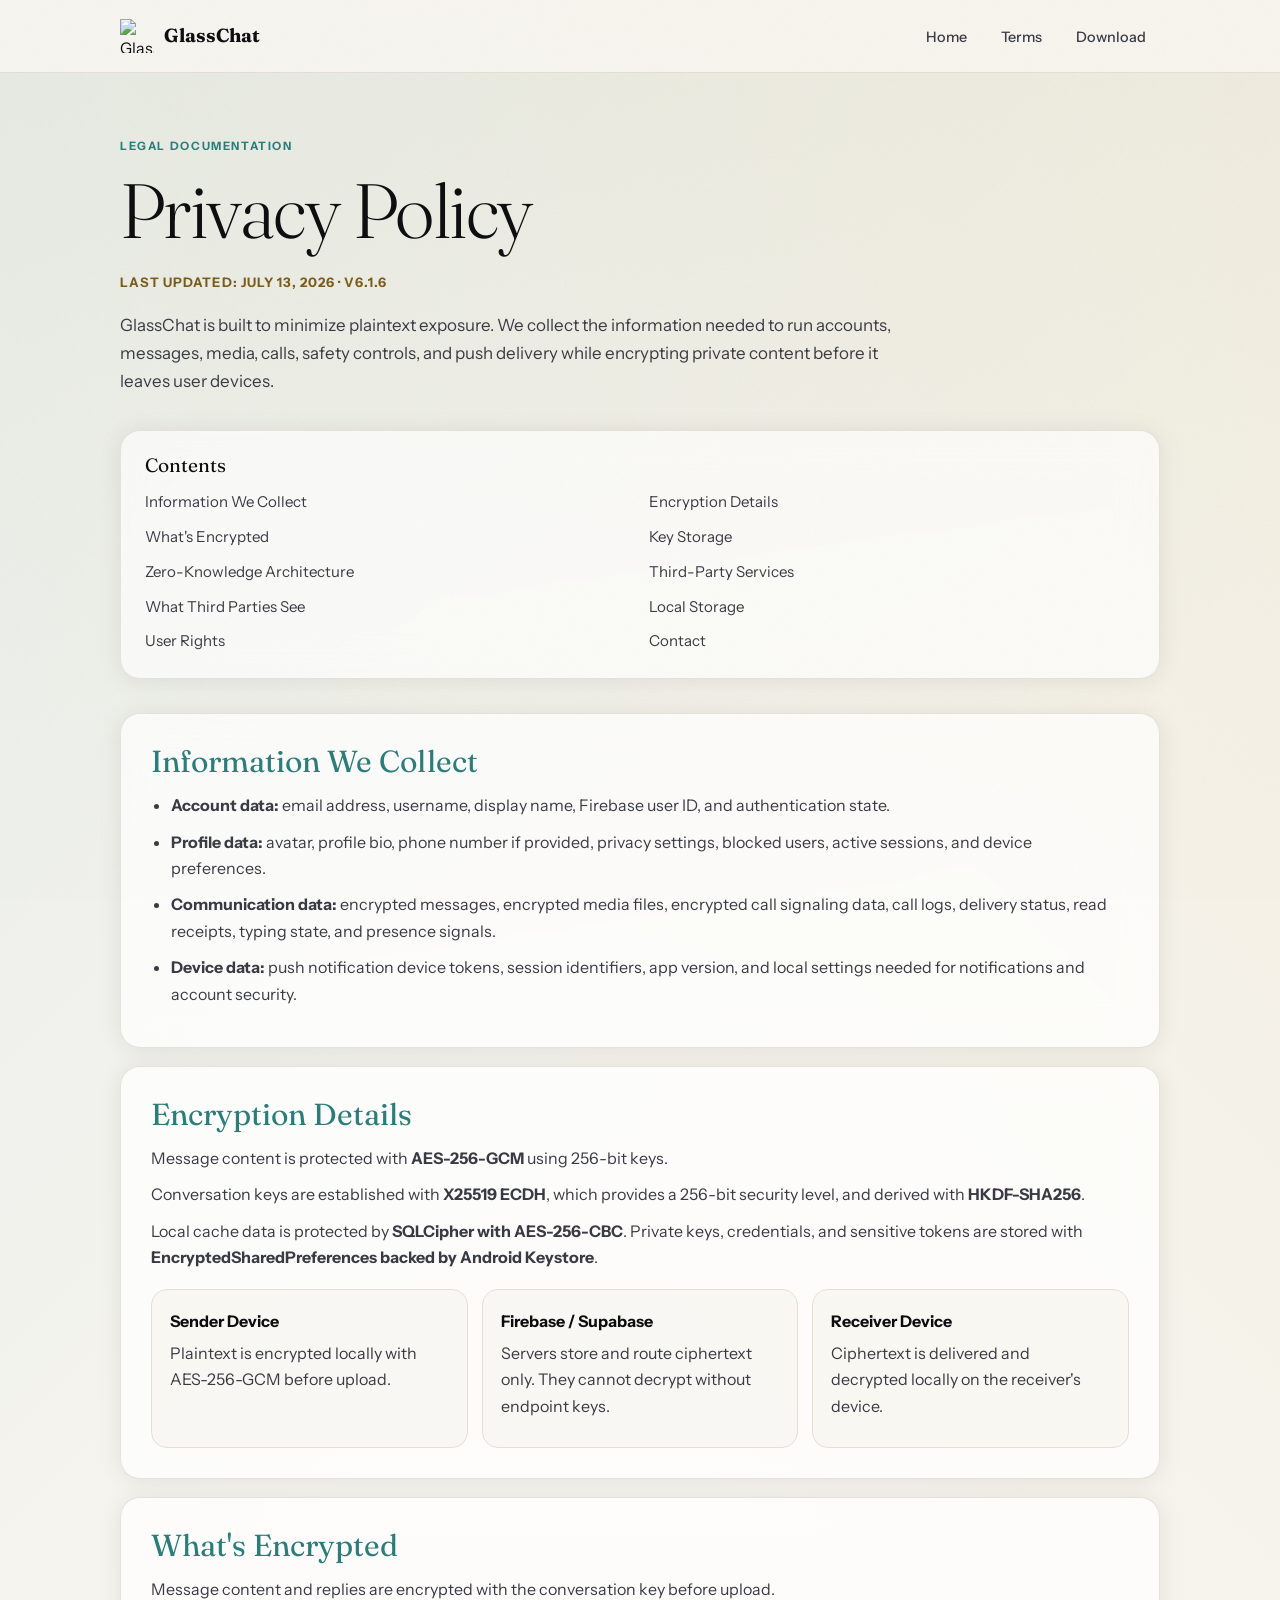
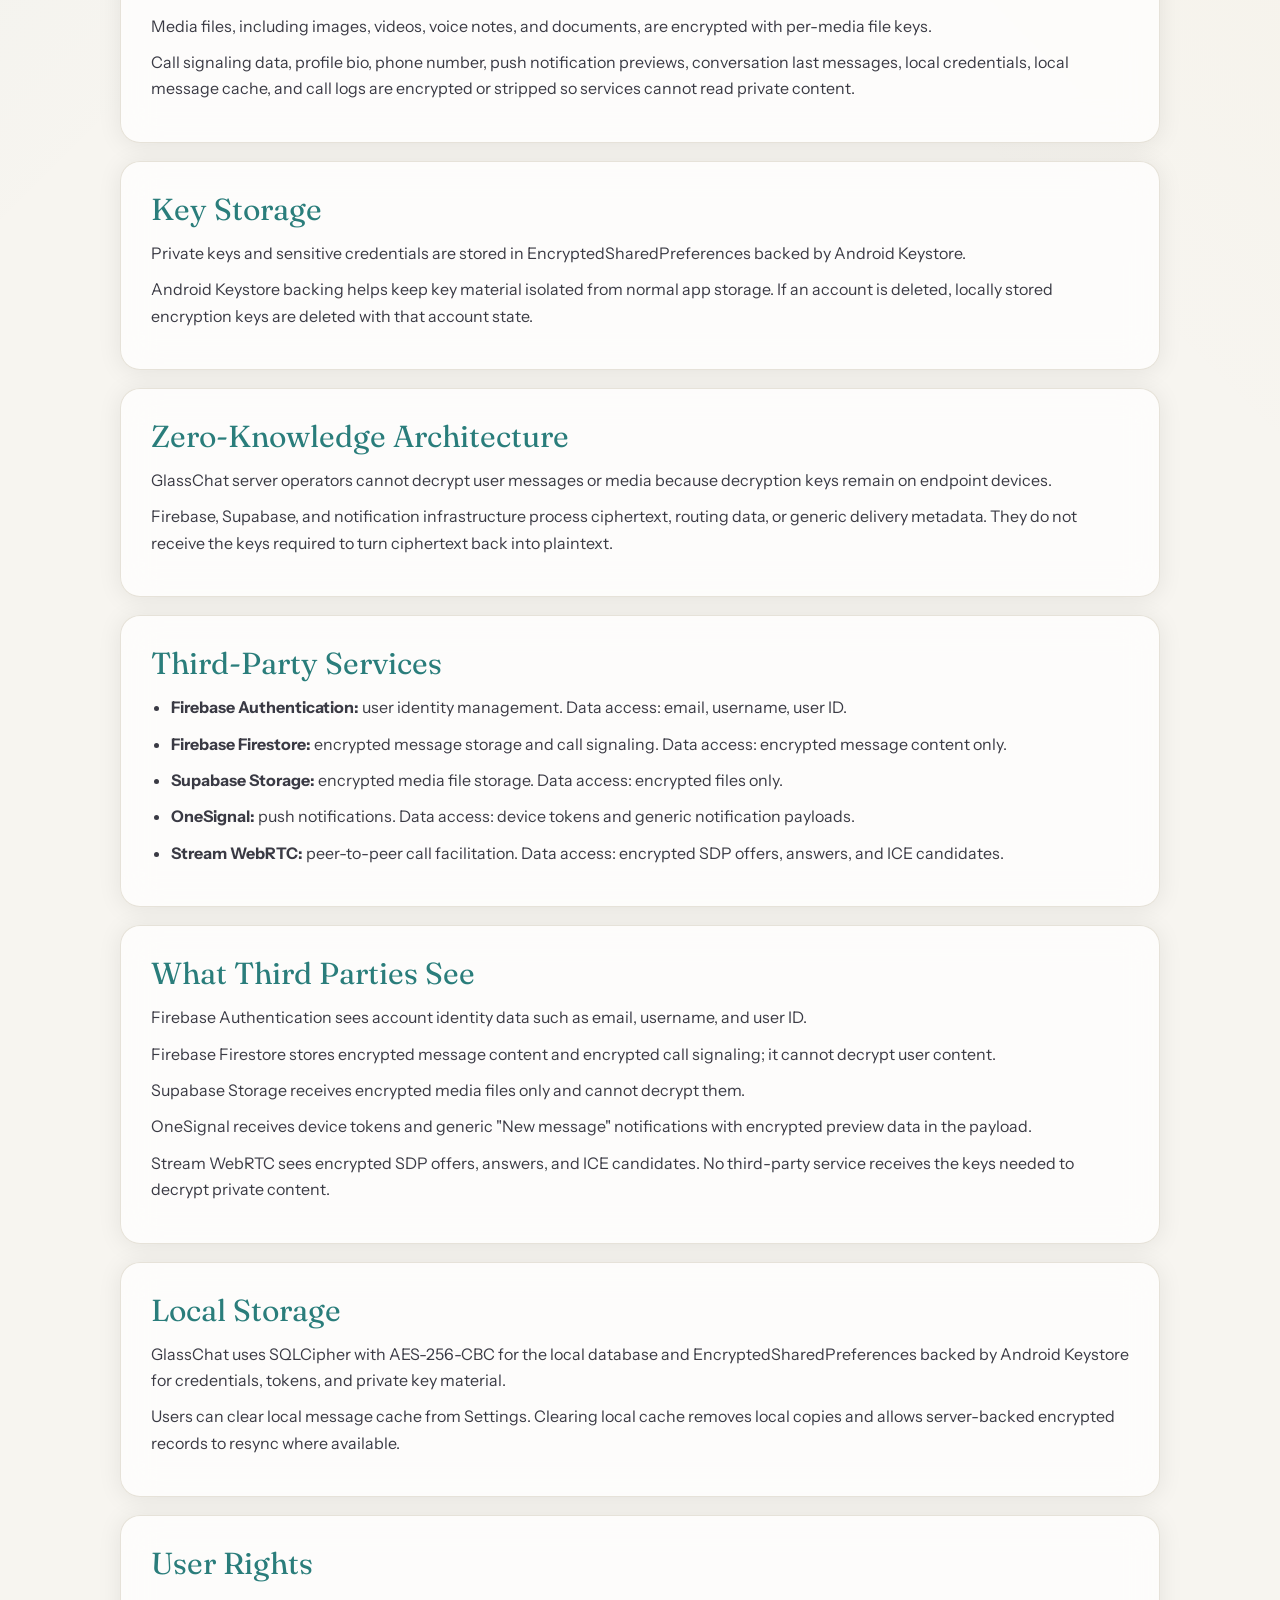
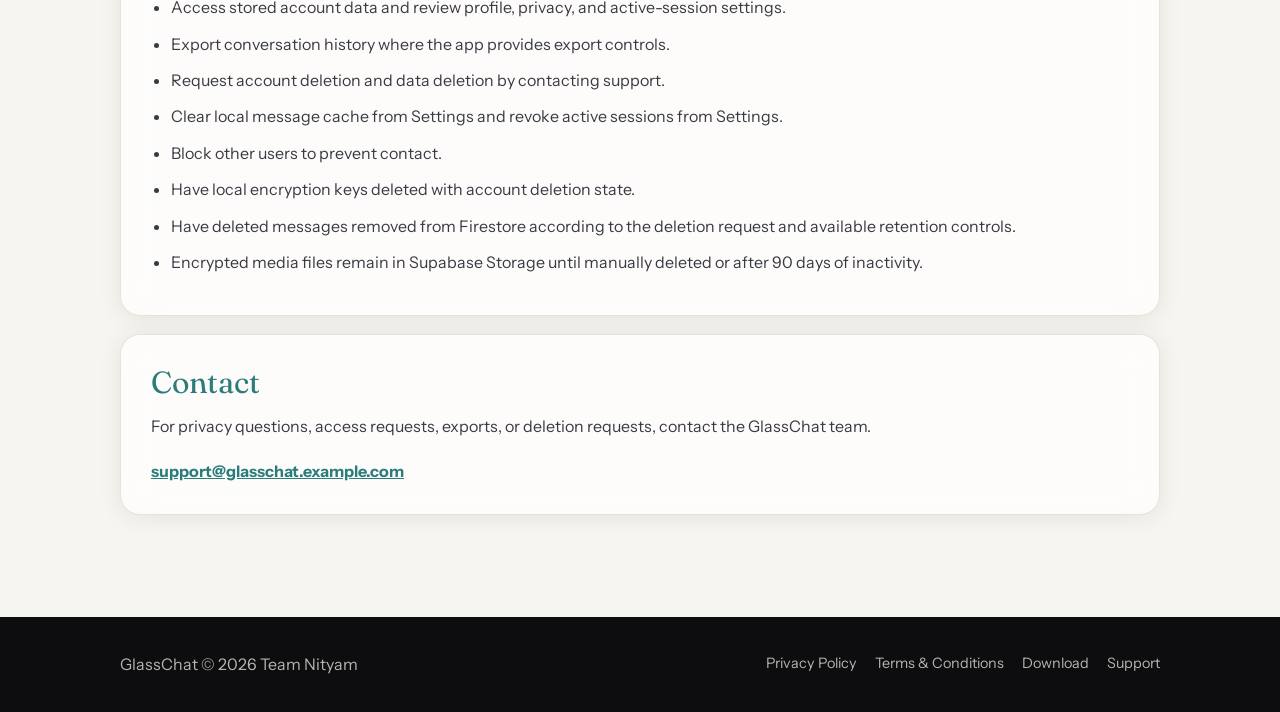
==== privacy.html @ 62f99b97 "Release v6.1.6 (Build 109) & Sync README" ====
<!DOCTYPE html>
<html lang="en">

<head>
    <script>
        // Force trailing slash and correct repository casing on GitHub Pages
        (function() {
            if (window.location.hostname.endsWith('github.io')) {
                const expectedPathPrefix = '/GlassChat-release/';
                const currentPath = window.location.pathname;
                if (currentPath.toLowerCase() === '/glasschat-release' || currentPath.toLowerCase() === '/glasschat-release/') {
                    if (currentPath !== expectedPathPrefix) {
                        window.location.replace(window.location.origin + expectedPathPrefix + window.location.search + window.location.hash);
                    }
                } else if (currentPath.toLowerCase().startsWith('/glasschat-release/')) {
                    const currentPrefix = currentPath.substring(0, expectedPathPrefix.length);
                    if (currentPrefix !== expectedPathPrefix) {
                        const newPath = expectedPathPrefix + currentPath.substring(expectedPathPrefix.length);
                        window.location.replace(window.location.origin + newPath + window.location.search + window.location.hash);
                    }
                }
            }
        })();
    </script>
    <meta charset="UTF-8">
    <meta name="viewport" content="width=device-width, initial-scale=1.0">
    <title>Privacy Policy &mdash; GlassChat</title>
    <meta name="description" content="GlassChat privacy policy covering encryption, data collection, third-party services, local storage, and user rights.">
    <link rel="preconnect" href="https://fonts.googleapis.com">
    <link rel="preconnect" href="https://fonts.gstatic.com" crossorigin>
    <link href="https://fonts.googleapis.com/css2?family=Fraunces:ital,opsz,wght@0,9..144,300;0,9..144,400;0,9..144,700;1,9..144,300;1,9..144,400&family=Instrument+Sans:wght@400;500;600&display=swap" rel="stylesheet">
    <style>
        *, *::before, *::after { box-sizing: border-box; margin: 0; padding: 0; }
        html { scroll-behavior: smooth; }
        :root {
            --ink: #0d0d0f;
            --ink2: #3a3a44;
            --ink3: #747482;
            --paper: #f7f5f0;
            --paper2: #eeeae2;
            --paper3: #e4dfd5;
            --gold: #c9a84c;
            --gold2: #e8c96b;
            --teal: #2a7d7b;
            --teal2: #3a9e9c;
            --rose: #c45c5c;
            --radius: 20px;
            --shadow: 0 2px 24px rgba(13, 13, 15, 0.08);
        }
        body {
            min-height: 100vh;
            background:
                linear-gradient(135deg, rgba(42, 125, 123, 0.08), transparent 36%),
                linear-gradient(225deg, rgba(201, 168, 76, 0.1), transparent 40%),
                var(--paper);
            color: var(--ink);
            font-family: 'Instrument Sans', sans-serif;
            font-size: 16px;
            line-height: 1.65;
        }
        body::after {
            content: '';
            position: fixed;
            inset: 0;
            pointer-events: none;
            z-index: 999;
            opacity: 0.025;
            background-image: url("data:image/svg+xml,%3Csvg viewBox='0 0 512 512' xmlns='http://www.w3.org/2000/svg'%3E%3Cfilter id='n'%3E%3CfeTurbulence type='fractalNoise' baseFrequency='0.75' numOctaves='4'/%3E%3CfeColorMatrix type='saturate' values='0'/%3E%3C/filter%3E%3Crect width='512' height='512' fill='black' filter='url(%23n)'/%3E%3C/svg%3E");
        }
        a { color: var(--teal); }
        a:focus-visible {
            outline: 2px solid var(--teal);
            outline-offset: 4px;
            border-radius: 6px;
        }
        .skip-link {
            position: absolute;
            top: -48px;
            left: 16px;
            z-index: 1000;
            background: var(--ink);
            color: var(--paper);
            padding: 10px 14px;
            text-decoration: none;
            border-radius: 8px;
        }
        .skip-link:focus { top: 16px; }
        .wrap {
            width: min(100% - 32px, 1040px);
            margin: 0 auto;
        }
        .site-nav {
            position: sticky;
            top: 0;
            z-index: 100;
            background: rgba(247, 245, 240, 0.88);
            border-bottom: 1px solid var(--paper3);
            backdrop-filter: blur(18px);
            -webkit-backdrop-filter: blur(18px);
        }
        .nav-inner {
            min-height: 72px;
            display: flex;
            align-items: center;
            justify-content: space-between;
            gap: 20px;
        }
        .logo {
            display: inline-flex;
            align-items: center;
            gap: 10px;
            color: var(--ink);
            text-decoration: none;
        }
        .logo img { width: 34px; height: 34px; object-fit: contain; }
        .logo span {
            font-family: 'Fraunces', serif;
            font-weight: 700;
            font-size: 1.18rem;
        }
        .nav-links {
            display: flex;
            align-items: center;
            gap: 6px;
            list-style: none;
        }
        .nav-links a {
            color: var(--ink2);
            text-decoration: none;
            font-size: 0.9rem;
            font-weight: 500;
            padding: 8px 14px;
            border-radius: 9px;
        }
        .nav-links a:hover { background: var(--paper2); color: var(--ink); }
        main {
            padding: 64px 0 84px;
        }
        .legal-header {
            max-width: 780px;
            margin-bottom: 34px;
        }
        .eyebrow {
            color: var(--teal);
            font-size: 0.72rem;
            font-weight: 700;
            letter-spacing: 0.14em;
            text-transform: uppercase;
            margin-bottom: 12px;
        }
        h1, h2, h3 {
            font-family: 'Fraunces', serif;
            font-weight: 400;
            line-height: 1.12;
            color: var(--ink);
        }
        h1 {
            font-size: clamp(2.6rem, 7vw, 4.8rem);
            font-weight: 300;
            letter-spacing: -0.02em;
        }
        .last-updated {
            margin-top: 18px;
            color: #7a5b18;
            font-weight: 700;
            text-transform: uppercase;
            letter-spacing: 0.08em;
            font-size: 0.82rem;
        }
        .intro {
            max-width: 780px;
            margin-top: 18px;
            color: var(--ink2);
            font-size: 1.06rem;
        }
        .toc {
            background: rgba(255, 255, 255, 0.66);
            border: 1px solid rgba(228, 223, 213, 0.88);
            border-radius: var(--radius);
            box-shadow: var(--shadow);
            backdrop-filter: blur(18px);
            -webkit-backdrop-filter: blur(18px);
            padding: 24px;
            margin: 34px 0;
        }
        .toc h2 {
            font-size: 1.2rem;
            margin-bottom: 12px;
        }
        .toc ul {
            list-style: none;
            display: grid;
            grid-template-columns: repeat(2, minmax(0, 1fr));
            gap: 8px 18px;
        }
        .toc a {
            color: var(--ink2);
            text-decoration: none;
            font-size: 0.94rem;
        }
        .toc a:hover { color: var(--teal); }
        .legal-section {
            background: rgba(255, 255, 255, 0.72);
            border: 1px solid rgba(228, 223, 213, 0.9);
            border-radius: var(--radius);
            box-shadow: var(--shadow);
            backdrop-filter: blur(18px);
            -webkit-backdrop-filter: blur(18px);
            padding: 30px;
            margin: 18px 0;
        }
        .legal-section h2 {
            color: var(--teal);
            font-size: clamp(1.35rem, 3vw, 1.9rem);
            margin-bottom: 14px;
        }
        .legal-section h3 {
            color: var(--ink);
            font-size: 1.08rem;
            margin: 18px 0 8px;
        }
        .legal-section p,
        .legal-section li {
            color: var(--ink2);
            margin-bottom: 10px;
        }
        .legal-section ul {
            padding-left: 20px;
        }
        .flow {
            display: grid;
            grid-template-columns: repeat(3, minmax(0, 1fr));
            gap: 14px;
            margin-top: 18px;
        }
        .flow-step {
            border: 1px solid var(--paper3);
            border-radius: 16px;
            background: rgba(247, 245, 240, 0.8);
            padding: 18px;
        }
        .flow-step strong {
            display: block;
            color: var(--ink);
            margin-bottom: 6px;
        }
        .contact-link {
            display: inline-flex;
            margin-top: 8px;
            font-weight: 700;
        }
        .site-footer {
            background: var(--ink);
            color: rgba(247, 245, 240, 0.72);
            padding: 34px 0;
        }
        .footer-inner {
            display: flex;
            align-items: center;
            justify-content: space-between;
            gap: 18px;
            flex-wrap: wrap;
        }
        .footer-links {
            display: flex;
            gap: 18px;
            flex-wrap: wrap;
        }
        .footer-links a {
            color: rgba(247, 245, 240, 0.72);
            text-decoration: none;
            font-size: 0.9rem;
        }
        .footer-links a:hover { color: var(--paper); }
        @media (max-width: 760px) {
            .nav-inner { align-items: flex-start; flex-direction: column; padding: 16px 0; }
            .nav-links { flex-wrap: wrap; }
            main { padding-top: 42px; }
            .toc ul { grid-template-columns: 1fr; }
            .legal-section { padding: 22px; }
            .flow { grid-template-columns: 1fr; }
            .footer-inner { align-items: flex-start; flex-direction: column; }
        }
    </style>
</head>

<body>
    <a class="skip-link" href="#main-content">Skip to main content</a>

    <nav class="site-nav" aria-label="Legal page navigation">
        <div class="nav-inner wrap">
            <a class="logo" href="index.html" aria-label="Back to GlassChat home">
                <img src="https://raw.githubusercontent.com/nityamkaushik/GlassChat-release/main/source/logo.png" alt="GlassChat logo">
                <span>GlassChat</span>
            </a>
            <ul class="nav-links">
                <li><a href="index.html">Home</a></li>
                <li><a href="terms.html">Terms</a></li>
                <li><a href="index.html#cta">Download</a></li>
            </ul>
        </div>
    </nav>

    <main id="main-content" class="wrap">
        <article>
            <header class="legal-header">
                <div class="eyebrow">Legal Documentation</div>
                <h1>Privacy Policy</h1>
                <p class="last-updated">Last Updated: July 13, 2026 · v6.1.6</p>
                <p class="intro">GlassChat is built to minimize plaintext exposure. We collect the information needed to run accounts, messages, media, calls, safety controls, and push delivery while encrypting private content before it leaves user devices.</p>
            </header>

            <nav class="toc" aria-label="Privacy policy table of contents">
                <h2>Contents</h2>
                <ul>
                    <li><a href="#collection">Information We Collect</a></li>
                    <li><a href="#encryption">Encryption Details</a></li>
                    <li><a href="#encrypted">What's Encrypted</a></li>
                    <li><a href="#keys">Key Storage</a></li>
                    <li><a href="#zero-knowledge">Zero-Knowledge Architecture</a></li>
                    <li><a href="#services">Third-Party Services</a></li>
                    <li><a href="#third-parties">What Third Parties See</a></li>
                    <li><a href="#local-storage">Local Storage</a></li>
                    <li><a href="#rights">User Rights</a></li>
                    <li><a href="#contact">Contact</a></li>
                </ul>
            </nav>

            <section id="collection" class="legal-section">
                <h2>Information We Collect</h2>
                <ul>
                    <li><strong>Account data:</strong> email address, username, display name, Firebase user ID, and authentication state.</li>
                    <li><strong>Profile data:</strong> avatar, profile bio, phone number if provided, privacy settings, blocked users, active sessions, and device preferences.</li>
                    <li><strong>Communication data:</strong> encrypted messages, encrypted media files, encrypted call signaling data, call logs, delivery status, read receipts, typing state, and presence signals.</li>
                    <li><strong>Device data:</strong> push notification device tokens, session identifiers, app version, and local settings needed for notifications and account security.</li>
                </ul>
            </section>

            <section id="encryption" class="legal-section">
                <h2>Encryption Details</h2>
                <p>Message content is protected with <strong>AES-256-GCM</strong> using 256-bit keys.</p>
                <p>Conversation keys are established with <strong>X25519 ECDH</strong>, which provides a 256-bit security level, and derived with <strong>HKDF-SHA256</strong>.</p>
                <p>Local cache data is protected by <strong>SQLCipher with AES-256-CBC</strong>. Private keys, credentials, and sensitive tokens are stored with <strong>EncryptedSharedPreferences backed by Android Keystore</strong>.</p>
                <div class="flow" aria-label="Encryption flow diagram">
                    <div class="flow-step">
                        <strong>Sender Device</strong>
                        <p>Plaintext is encrypted locally with AES-256-GCM before upload.</p>
                    </div>
                    <div class="flow-step">
                        <strong>Firebase / Supabase</strong>
                        <p>Servers store and route ciphertext only. They cannot decrypt without endpoint keys.</p>
                    </div>
                    <div class="flow-step">
                        <strong>Receiver Device</strong>
                        <p>Ciphertext is delivered and decrypted locally on the receiver's device.</p>
                    </div>
                </div>
            </section>

            <section id="encrypted" class="legal-section">
                <h2>What's Encrypted</h2>
                <p>Message content and replies are encrypted with the conversation key before upload.</p>
                <p>Media files, including images, videos, voice notes, and documents, are encrypted with per-media file keys.</p>
                <p>Call signaling data, profile bio, phone number, push notification previews, conversation last messages, local credentials, local message cache, and call logs are encrypted or stripped so services cannot read private content.</p>
            </section>

            <section id="keys" class="legal-section">
                <h2>Key Storage</h2>
                <p>Private keys and sensitive credentials are stored in EncryptedSharedPreferences backed by Android Keystore.</p>
                <p>Android Keystore backing helps keep key material isolated from normal app storage. If an account is deleted, locally stored encryption keys are deleted with that account state.</p>
            </section>

            <section id="zero-knowledge" class="legal-section">
                <h2>Zero-Knowledge Architecture</h2>
                <p>GlassChat server operators cannot decrypt user messages or media because decryption keys remain on endpoint devices.</p>
                <p>Firebase, Supabase, and notification infrastructure process ciphertext, routing data, or generic delivery metadata. They do not receive the keys required to turn ciphertext back into plaintext.</p>
            </section>

            <section id="services" class="legal-section">
                <h2>Third-Party Services</h2>
                <ul>
                    <li><strong>Firebase Authentication:</strong> user identity management. Data access: email, username, user ID.</li>
                    <li><strong>Firebase Firestore:</strong> encrypted message storage and call signaling. Data access: encrypted message content only.</li>
                    <li><strong>Supabase Storage:</strong> encrypted media file storage. Data access: encrypted files only.</li>
                    <li><strong>OneSignal:</strong> push notifications. Data access: device tokens and generic notification payloads.</li>
                    <li><strong>Stream WebRTC:</strong> peer-to-peer call facilitation. Data access: encrypted SDP offers, answers, and ICE candidates.</li>
                </ul>
            </section>

            <section id="third-parties" class="legal-section">
                <h2>What Third Parties See</h2>
                <p>Firebase Authentication sees account identity data such as email, username, and user ID.</p>
                <p>Firebase Firestore stores encrypted message content and encrypted call signaling; it cannot decrypt user content.</p>
                <p>Supabase Storage receives encrypted media files only and cannot decrypt them.</p>
                <p>OneSignal receives device tokens and generic "New message" notifications with encrypted preview data in the payload.</p>
                <p>Stream WebRTC sees encrypted SDP offers, answers, and ICE candidates. No third-party service receives the keys needed to decrypt private content.</p>
            </section>

            <section id="local-storage" class="legal-section">
                <h2>Local Storage</h2>
                <p>GlassChat uses SQLCipher with AES-256-CBC for the local database and EncryptedSharedPreferences backed by Android Keystore for credentials, tokens, and private key material.</p>
                <p>Users can clear local message cache from Settings. Clearing local cache removes local copies and allows server-backed encrypted records to resync where available.</p>
            </section>

            <section id="rights" class="legal-section">
                <h2>User Rights</h2>
                <ul>
                    <li>Access stored account data and review profile, privacy, and active-session settings.</li>
                    <li>Export conversation history where the app provides export controls.</li>
                    <li>Request account deletion and data deletion by contacting support.</li>
                    <li>Clear local message cache from Settings and revoke active sessions from Settings.</li>
                    <li>Block other users to prevent contact.</li>
                    <li>Have local encryption keys deleted with account deletion state.</li>
                    <li>Have deleted messages removed from Firestore according to the deletion request and available retention controls.</li>
                    <li>Encrypted media files remain in Supabase Storage until manually deleted or after 90 days of inactivity.</li>
                </ul>
            </section>

            <section id="contact" class="legal-section">
                <h2>Contact</h2>
                <p>For privacy questions, access requests, exports, or deletion requests, contact the GlassChat team.</p>
                <a class="contact-link" href="mailto:support@glasschat.example.com">support@glasschat.example.com</a>
            </section>
        </article>
    </main>

    <footer class="site-footer" role="contentinfo">
        <div class="footer-inner wrap">
            <p>GlassChat &copy; 2026 Team Nityam</p>
            <nav class="footer-links" aria-label="Footer links">
                <a href="privacy.html">Privacy Policy</a>
                <a href="terms.html">Terms & Conditions</a>
                <a href="index.html#cta">Download</a>
                <a href="mailto:support@glasschat.example.com">Support</a>
            </nav>
        </div>
    </footer>
</body>

</html>
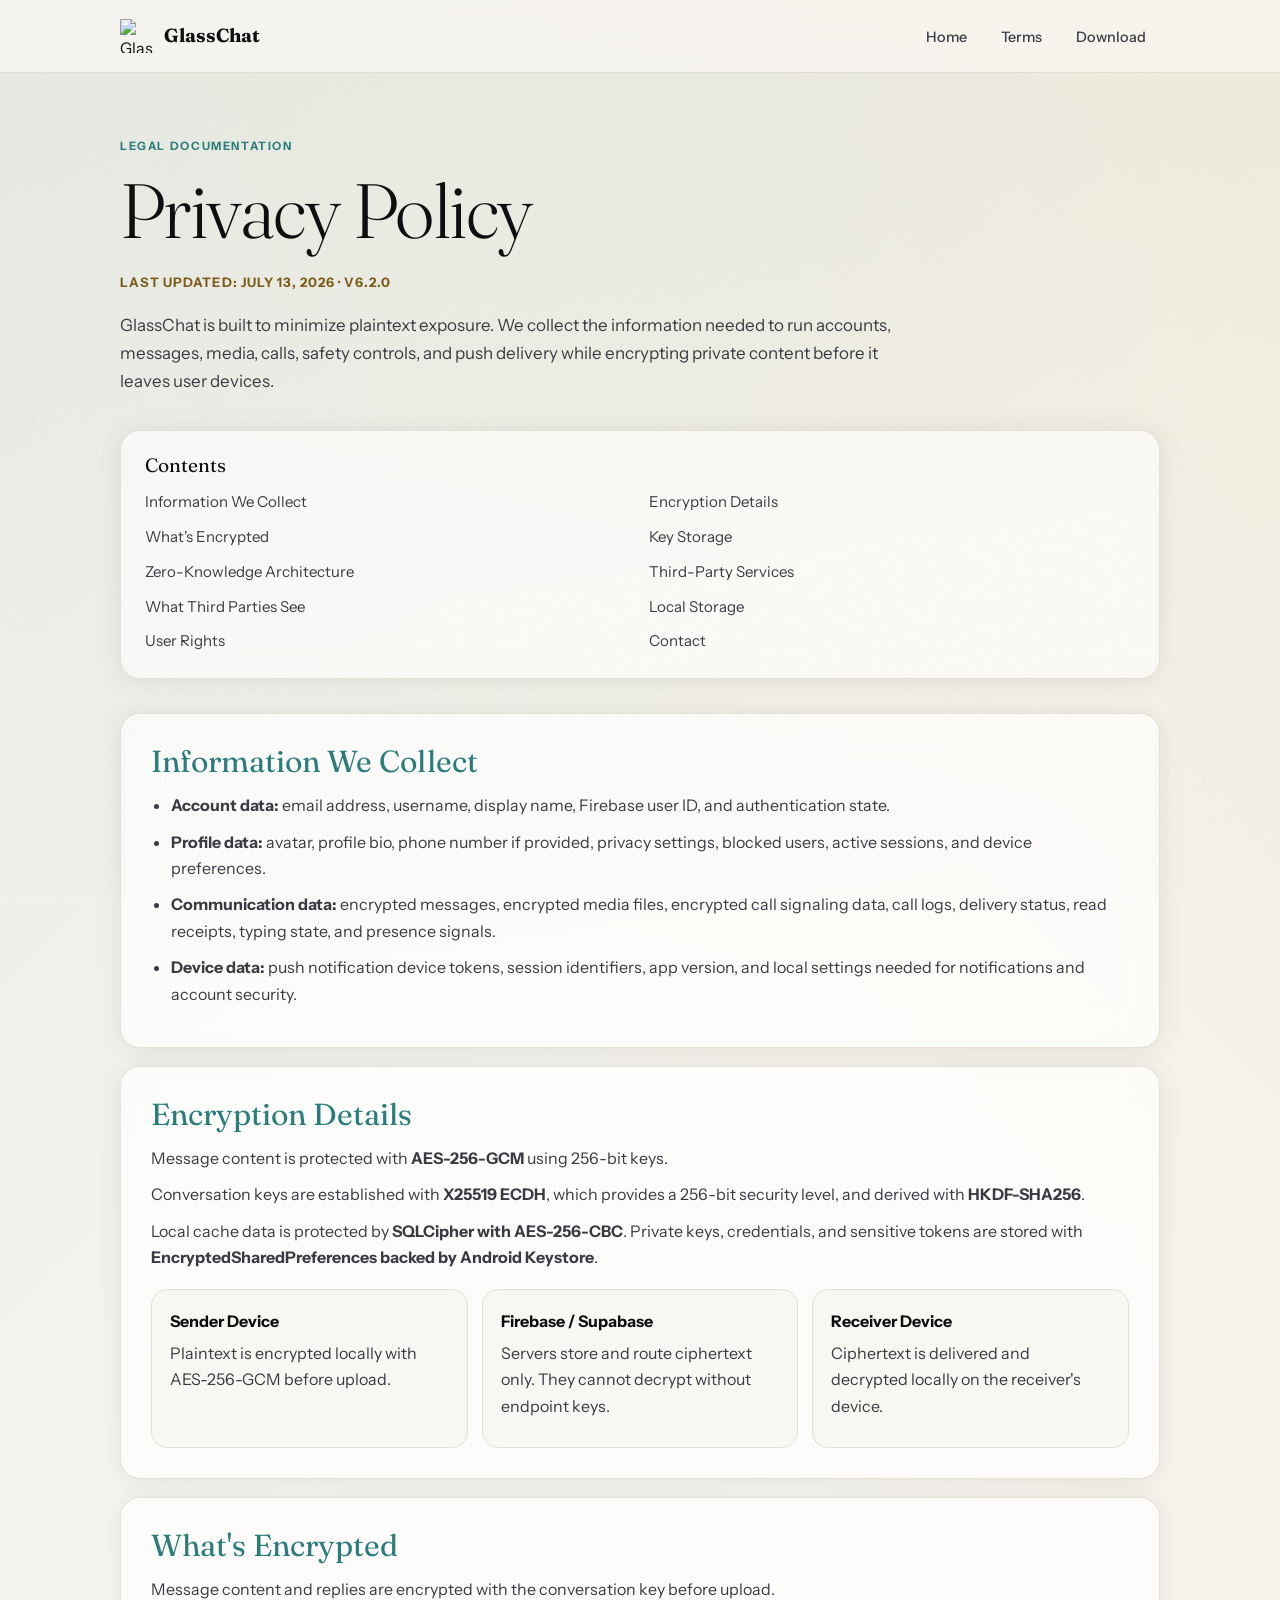
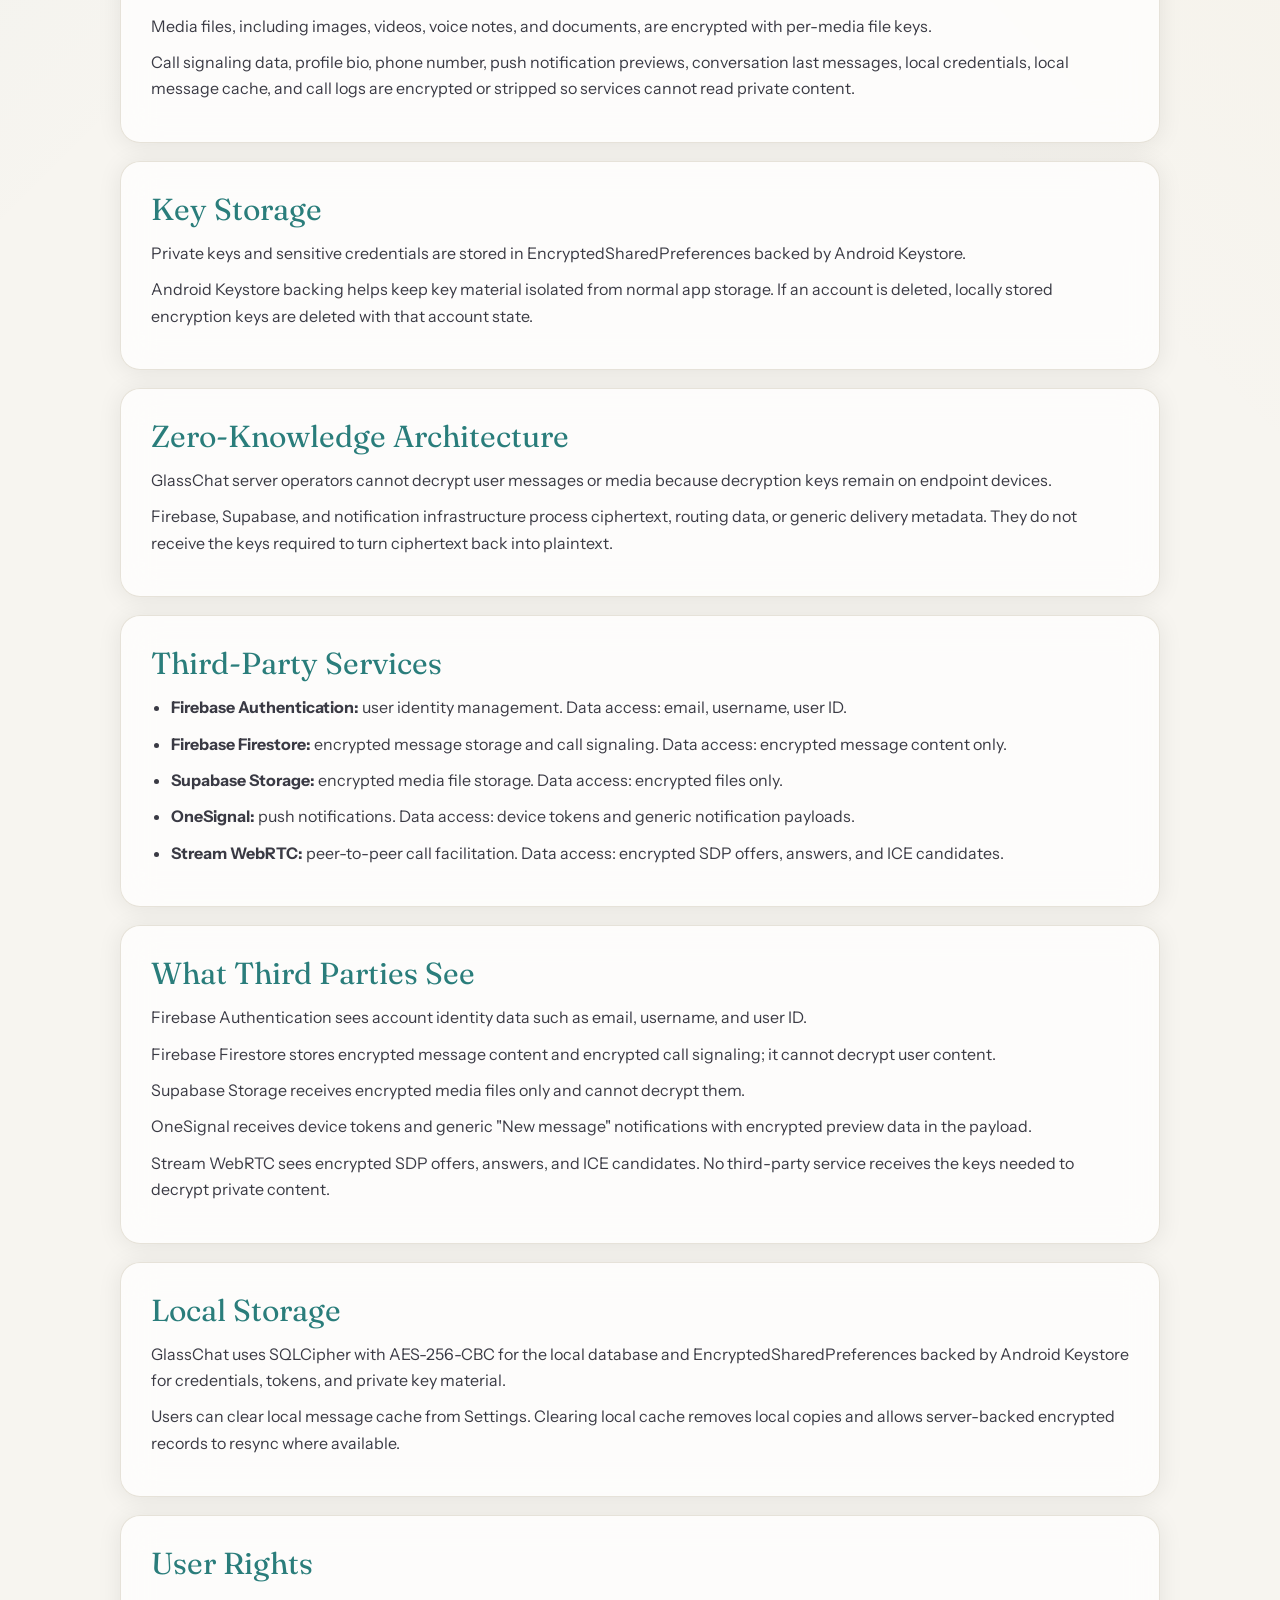
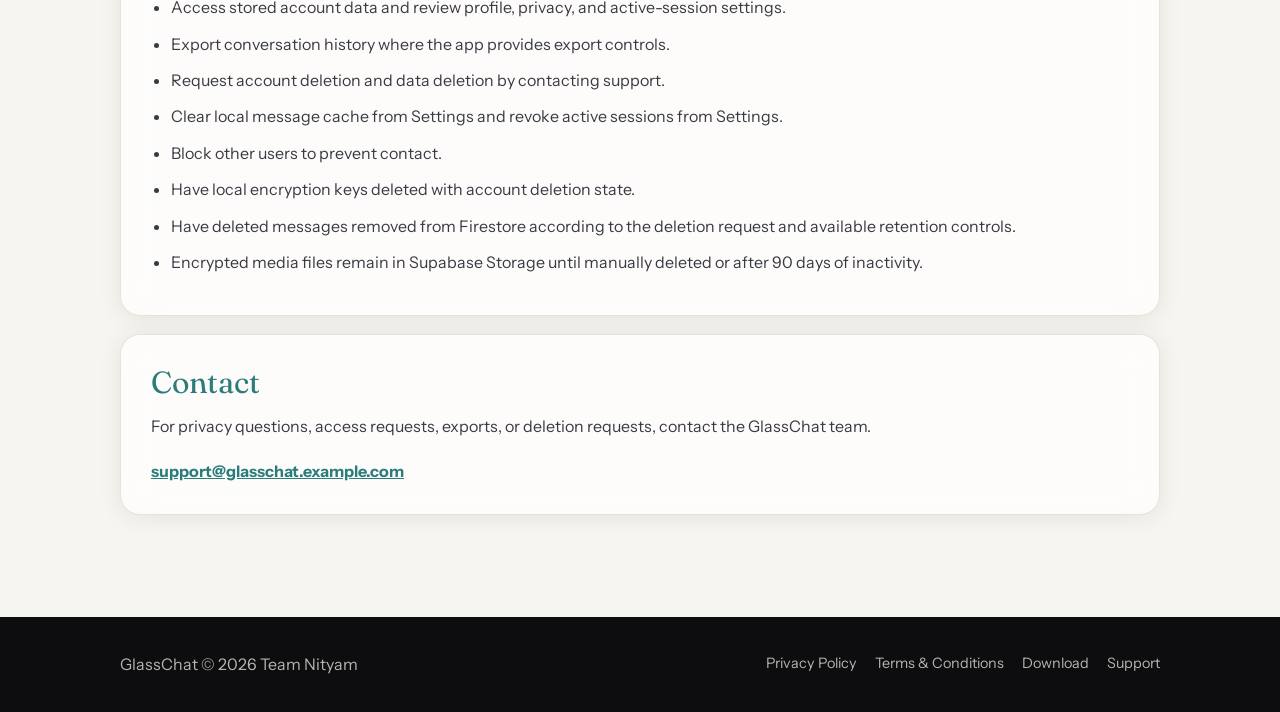
==== commit 6a9d397b: "Release v6.2.0 (Build 110) & Sync README" ====
--- a/privacy.html
+++ b/privacy.html
@@ -306,7 +306,7 @@
             <header class="legal-header">
                 <div class="eyebrow">Legal Documentation</div>
                 <h1>Privacy Policy</h1>
-                <p class="last-updated">Last Updated: July 13, 2026 · v6.1.6</p>
+                <p class="last-updated">Last Updated: July 13, 2026 · v6.2.0</p>
                 <p class="intro">GlassChat is built to minimize plaintext exposure. We collect the information needed to run accounts, messages, media, calls, safety controls, and push delivery while encrypting private content before it leaves user devices.</p>
             </header>
 
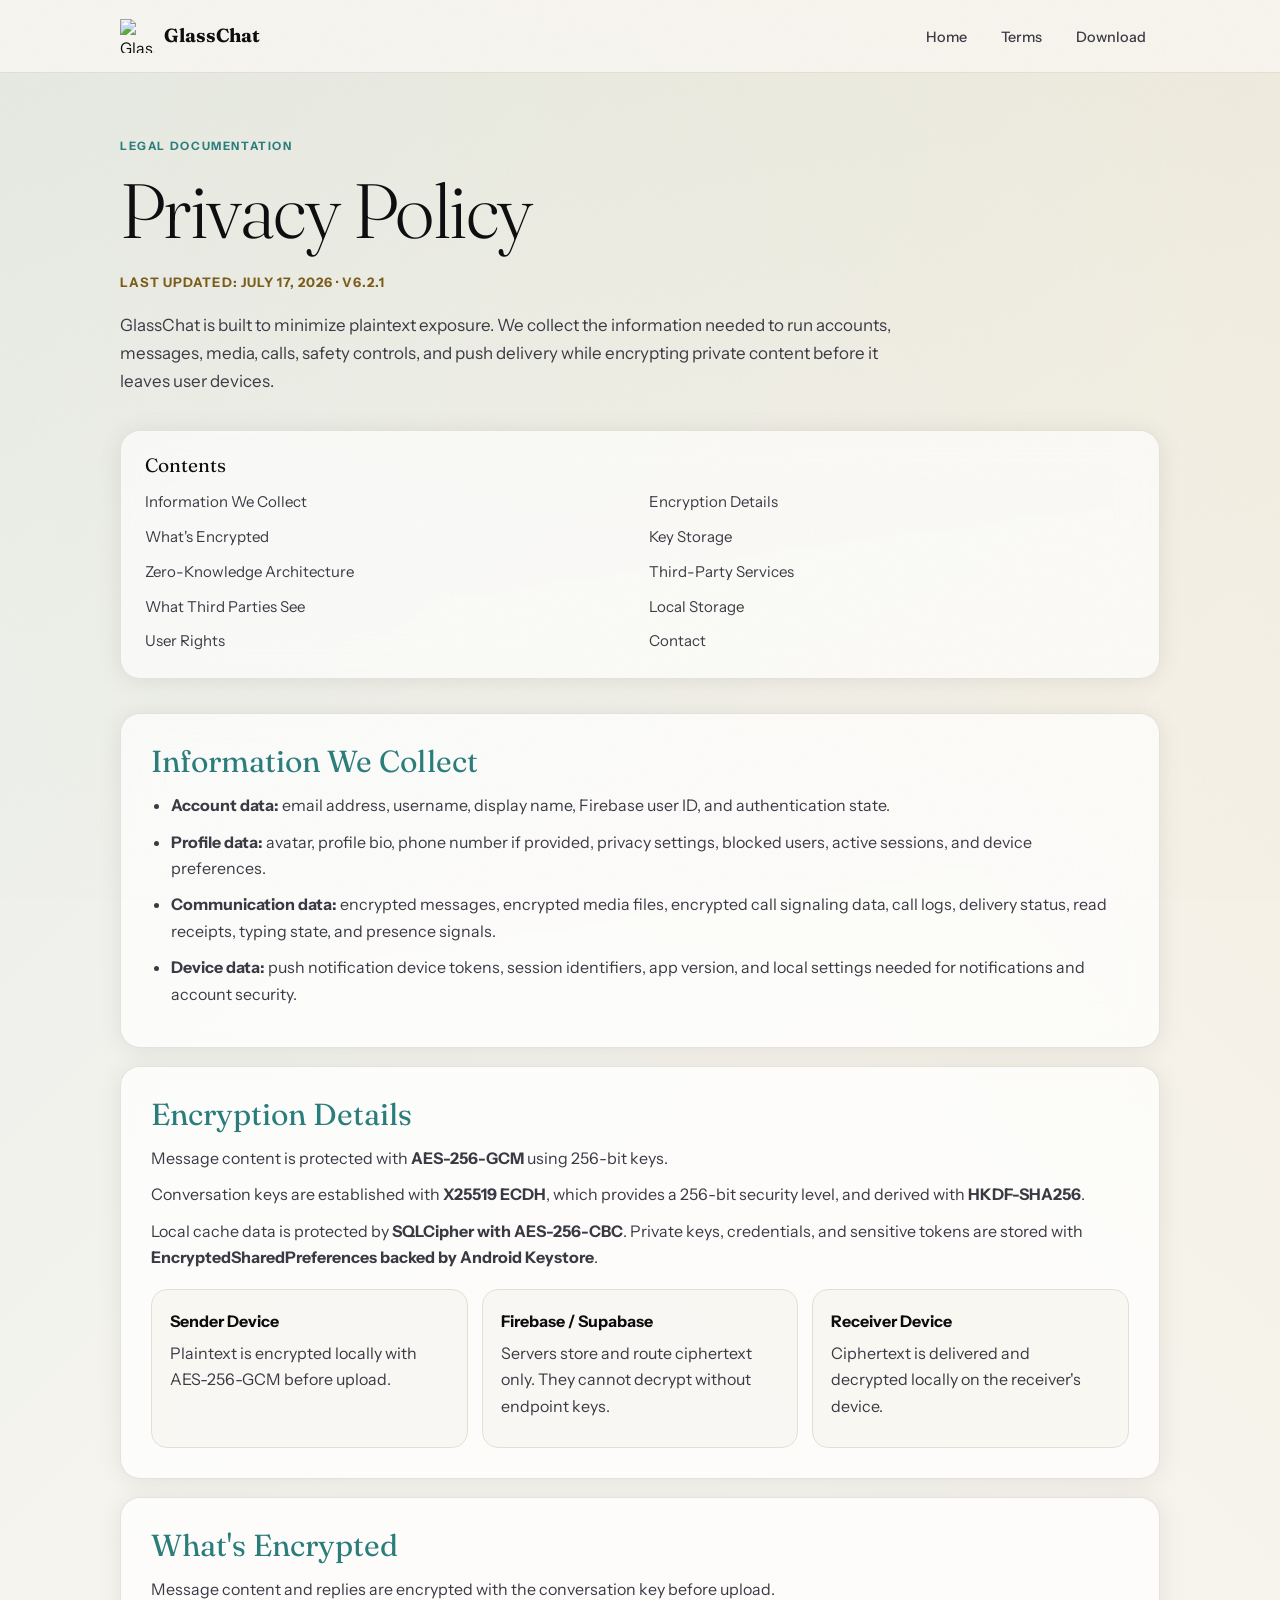
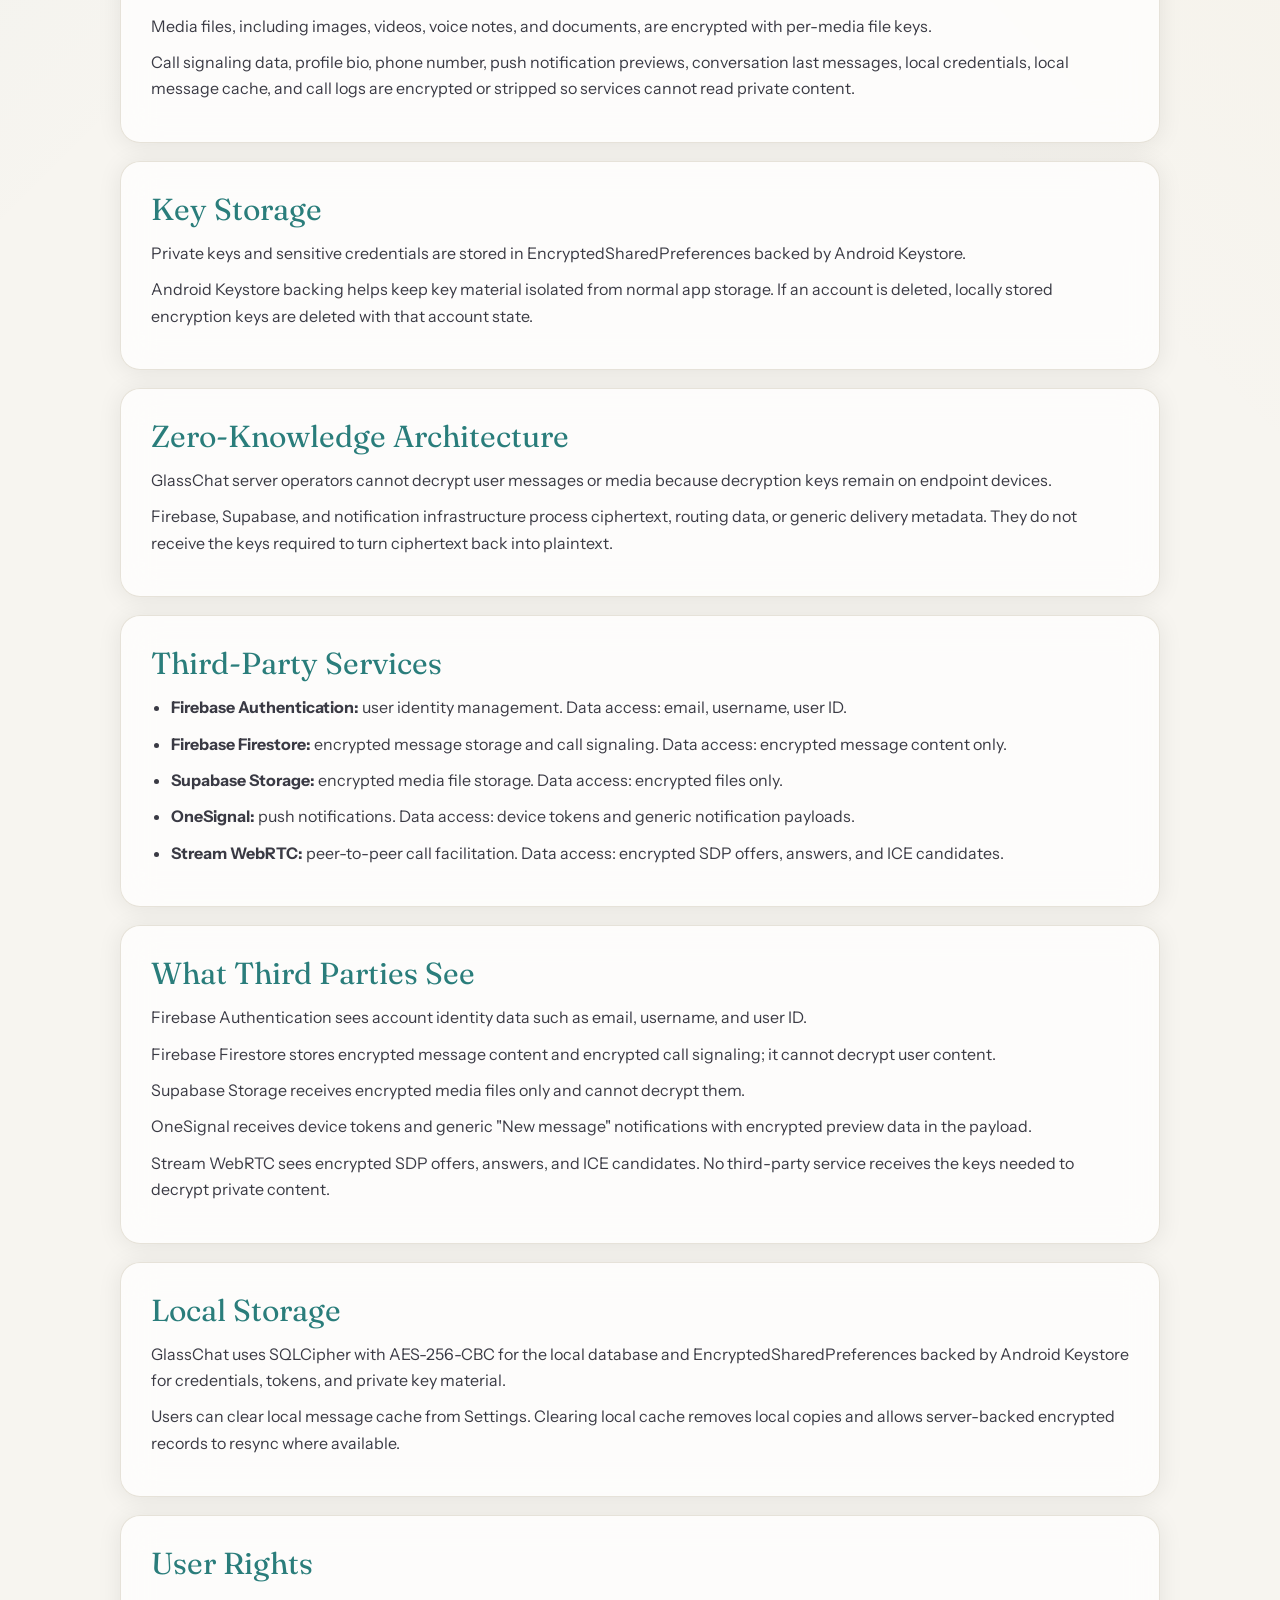
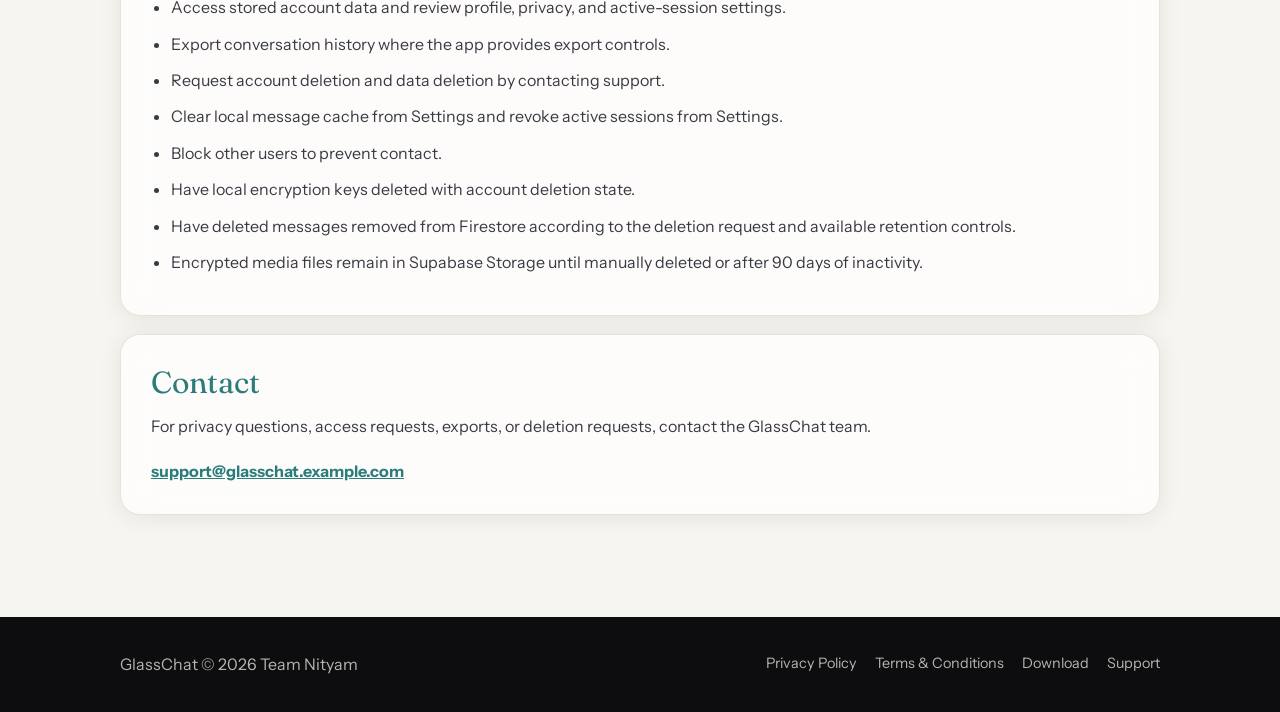
==== commit 4673ff11: "Release v6.2.1 (Build 111) & Sync README" ====
--- a/privacy.html
+++ b/privacy.html
@@ -306,7 +306,7 @@
             <header class="legal-header">
                 <div class="eyebrow">Legal Documentation</div>
                 <h1>Privacy Policy</h1>
-                <p class="last-updated">Last Updated: July 13, 2026 · v6.2.0</p>
+                <p class="last-updated">Last Updated: July 17, 2026 · v6.2.1</p>
                 <p class="intro">GlassChat is built to minimize plaintext exposure. We collect the information needed to run accounts, messages, media, calls, safety controls, and push delivery while encrypting private content before it leaves user devices.</p>
             </header>
 
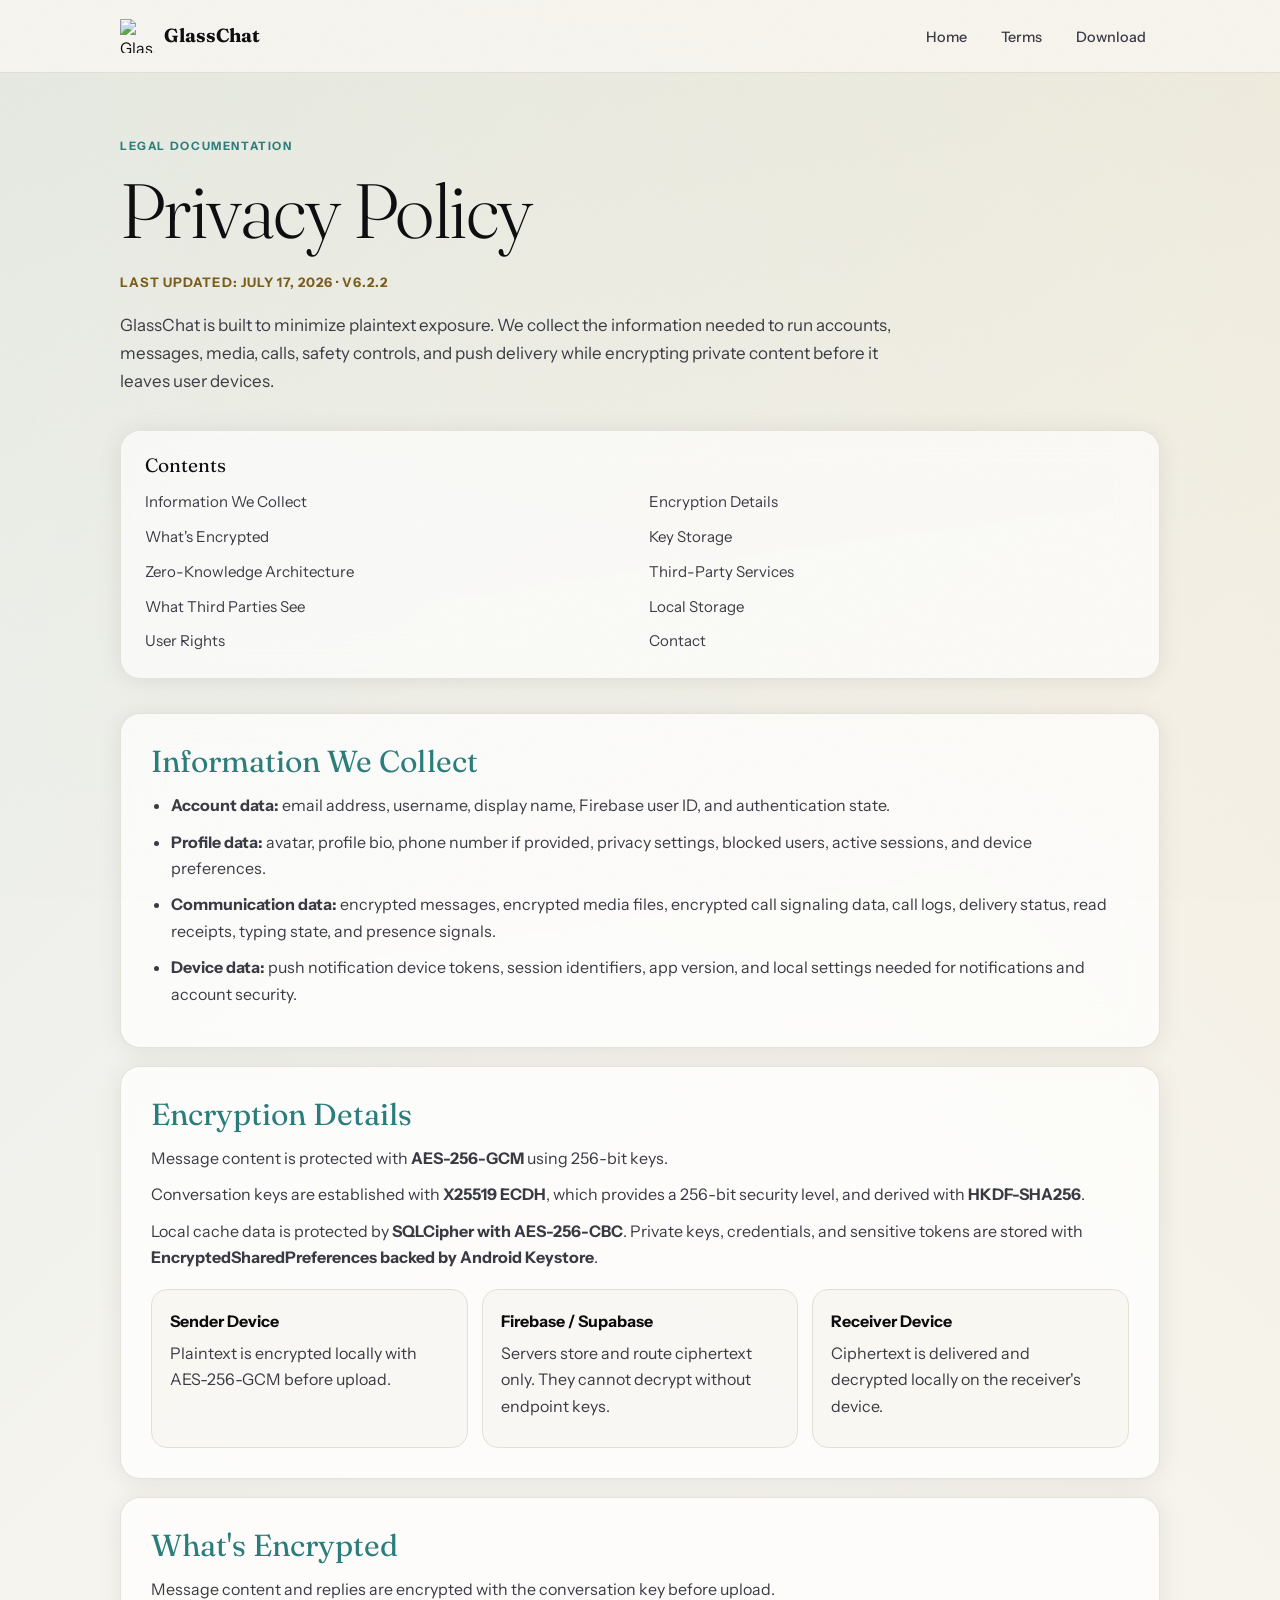
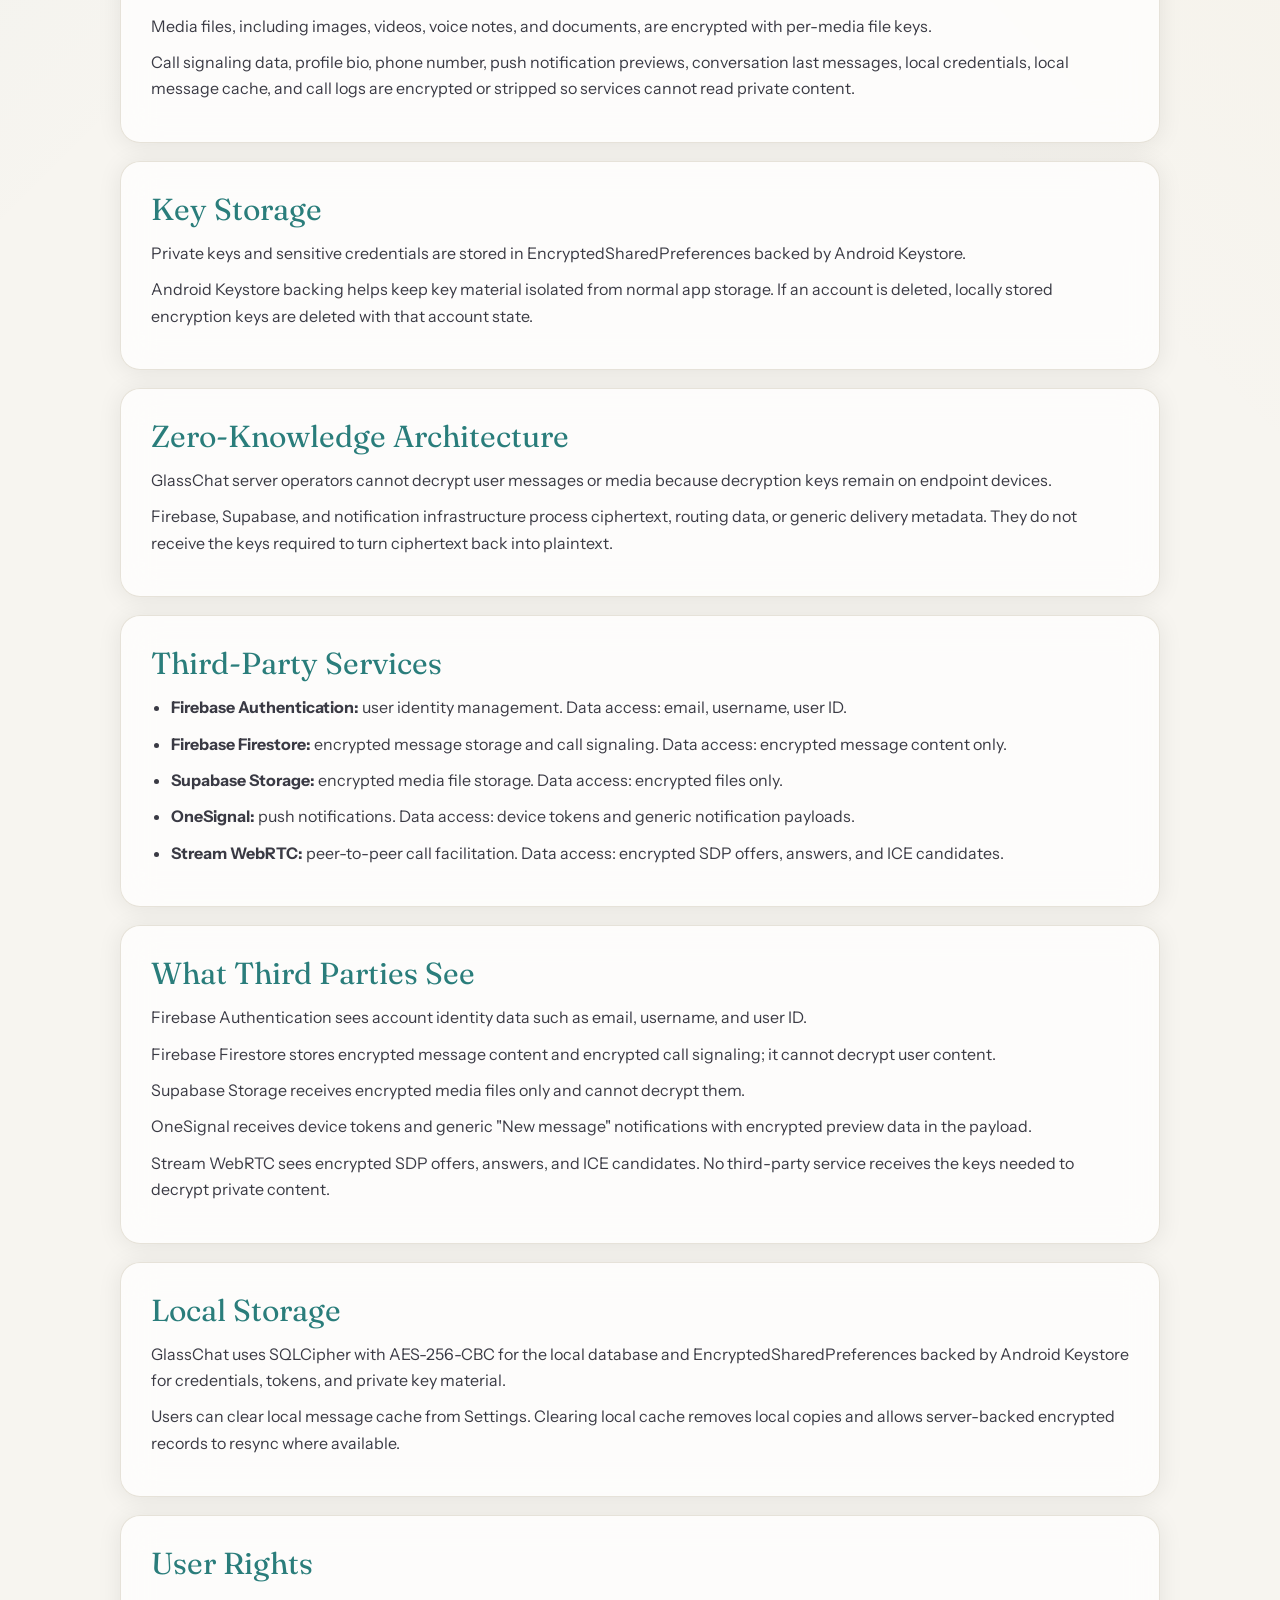
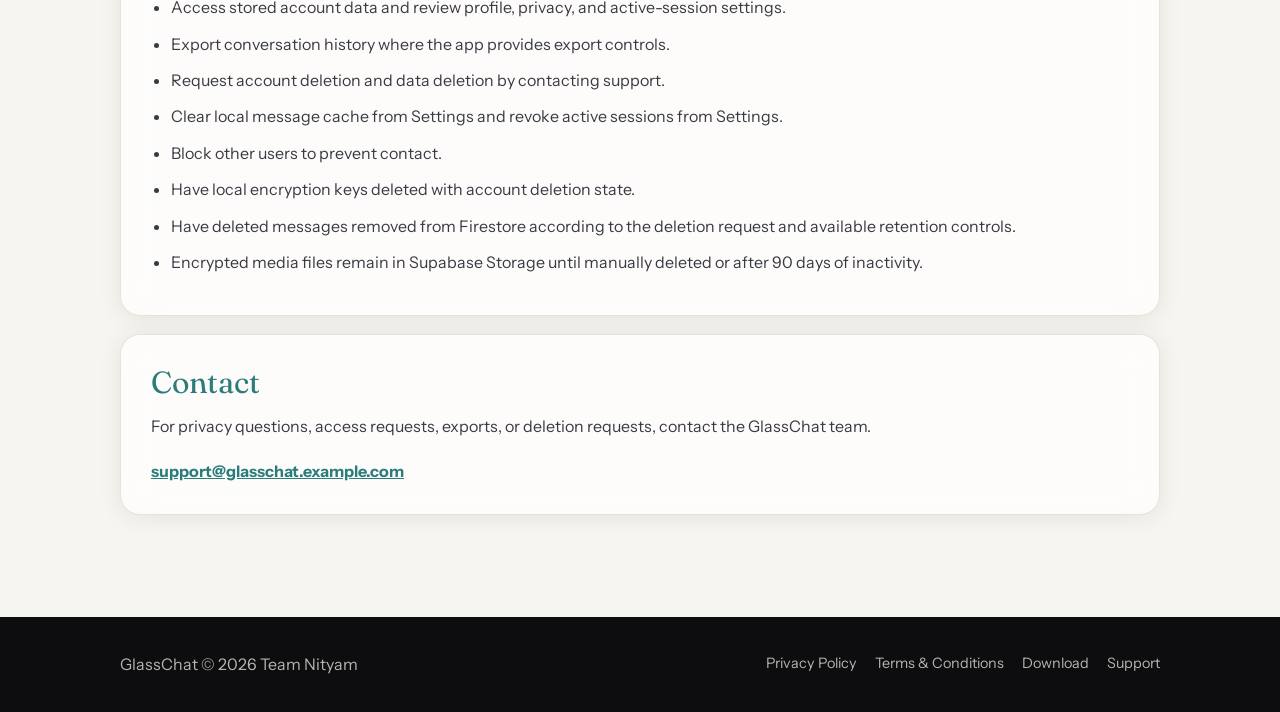
==== commit beb08112: "Release v6.2.2 (Build 112) & Sync README" ====
--- a/privacy.html
+++ b/privacy.html
@@ -306,7 +306,7 @@
             <header class="legal-header">
                 <div class="eyebrow">Legal Documentation</div>
                 <h1>Privacy Policy</h1>
-                <p class="last-updated">Last Updated: July 17, 2026 · v6.2.1</p>
+                <p class="last-updated">Last Updated: July 17, 2026 · v6.2.2</p>
                 <p class="intro">GlassChat is built to minimize plaintext exposure. We collect the information needed to run accounts, messages, media, calls, safety controls, and push delivery while encrypting private content before it leaves user devices.</p>
             </header>
 
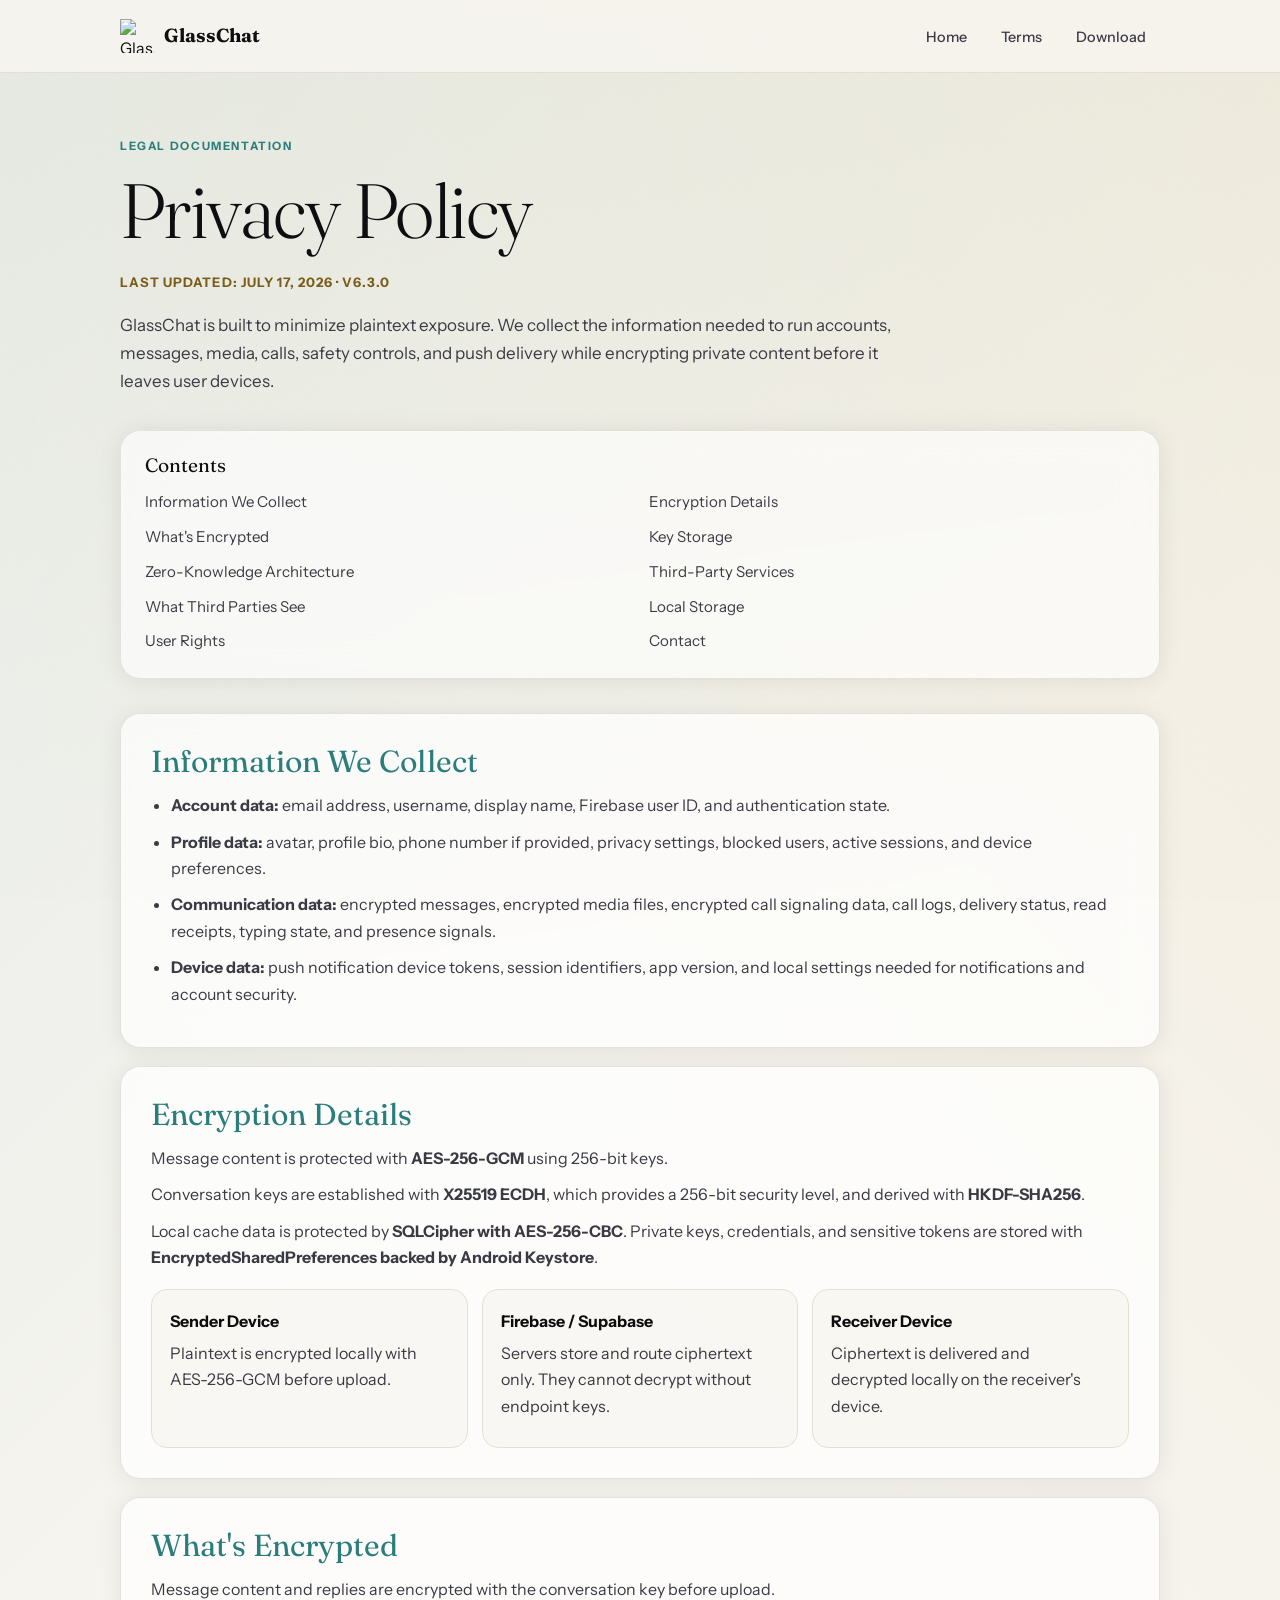
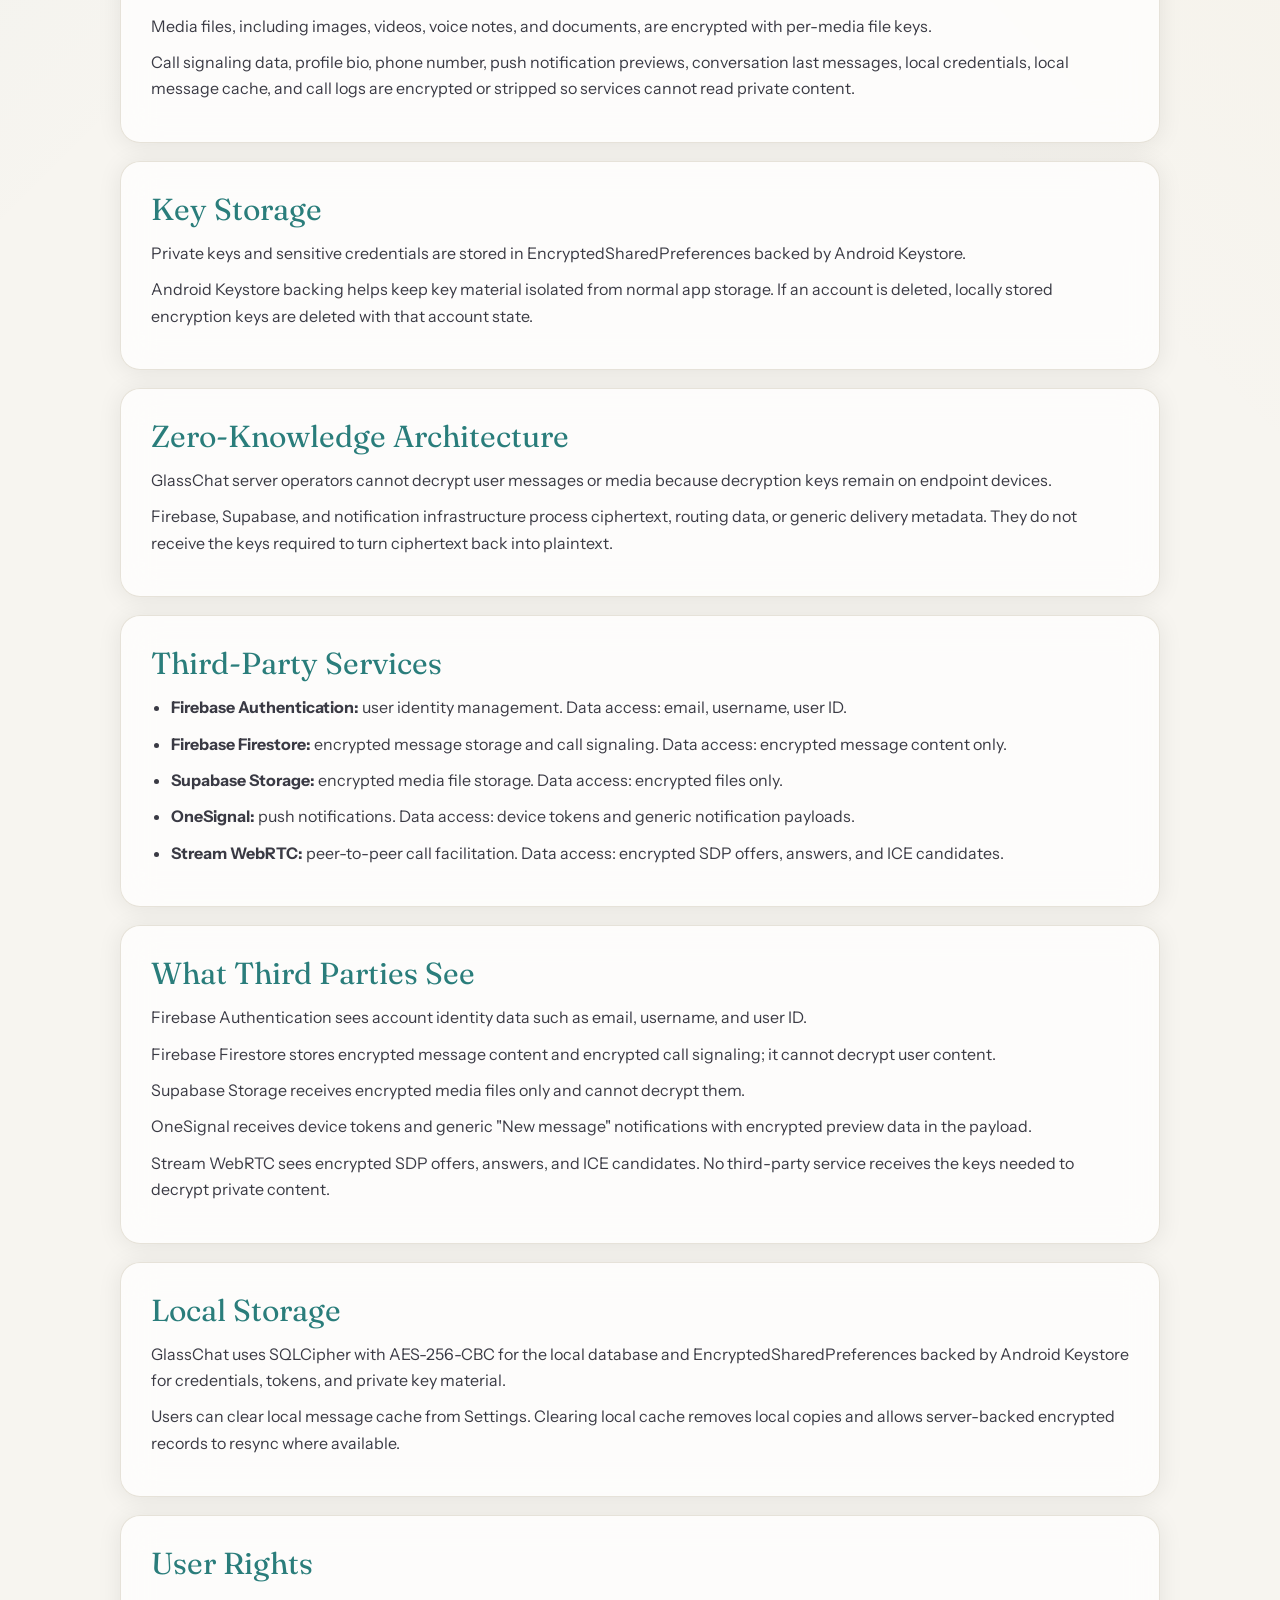
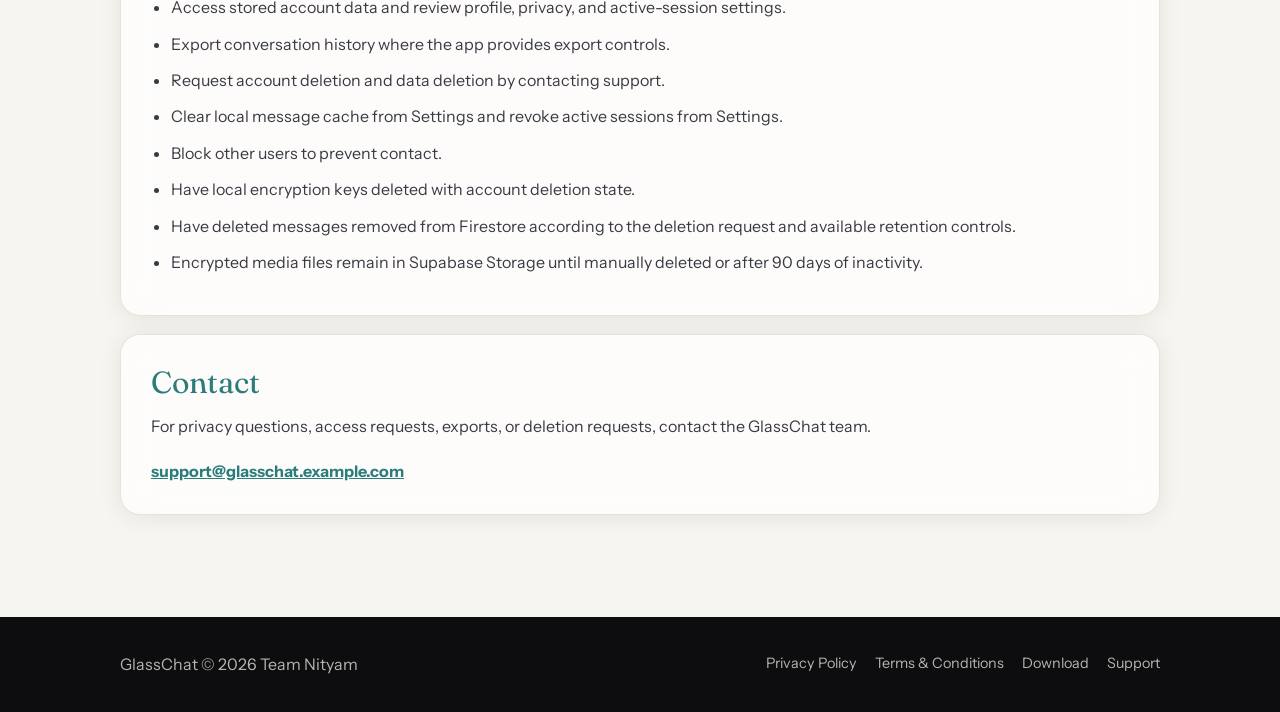
==== commit bfedae91: "Release v6.3.0 (Build 113) & Sync README" ====
--- a/privacy.html
+++ b/privacy.html
@@ -306,7 +306,7 @@
             <header class="legal-header">
                 <div class="eyebrow">Legal Documentation</div>
                 <h1>Privacy Policy</h1>
-                <p class="last-updated">Last Updated: July 17, 2026 · v6.2.2</p>
+                <p class="last-updated">Last Updated: July 17, 2026 · v6.3.0</p>
                 <p class="intro">GlassChat is built to minimize plaintext exposure. We collect the information needed to run accounts, messages, media, calls, safety controls, and push delivery while encrypting private content before it leaves user devices.</p>
             </header>
 
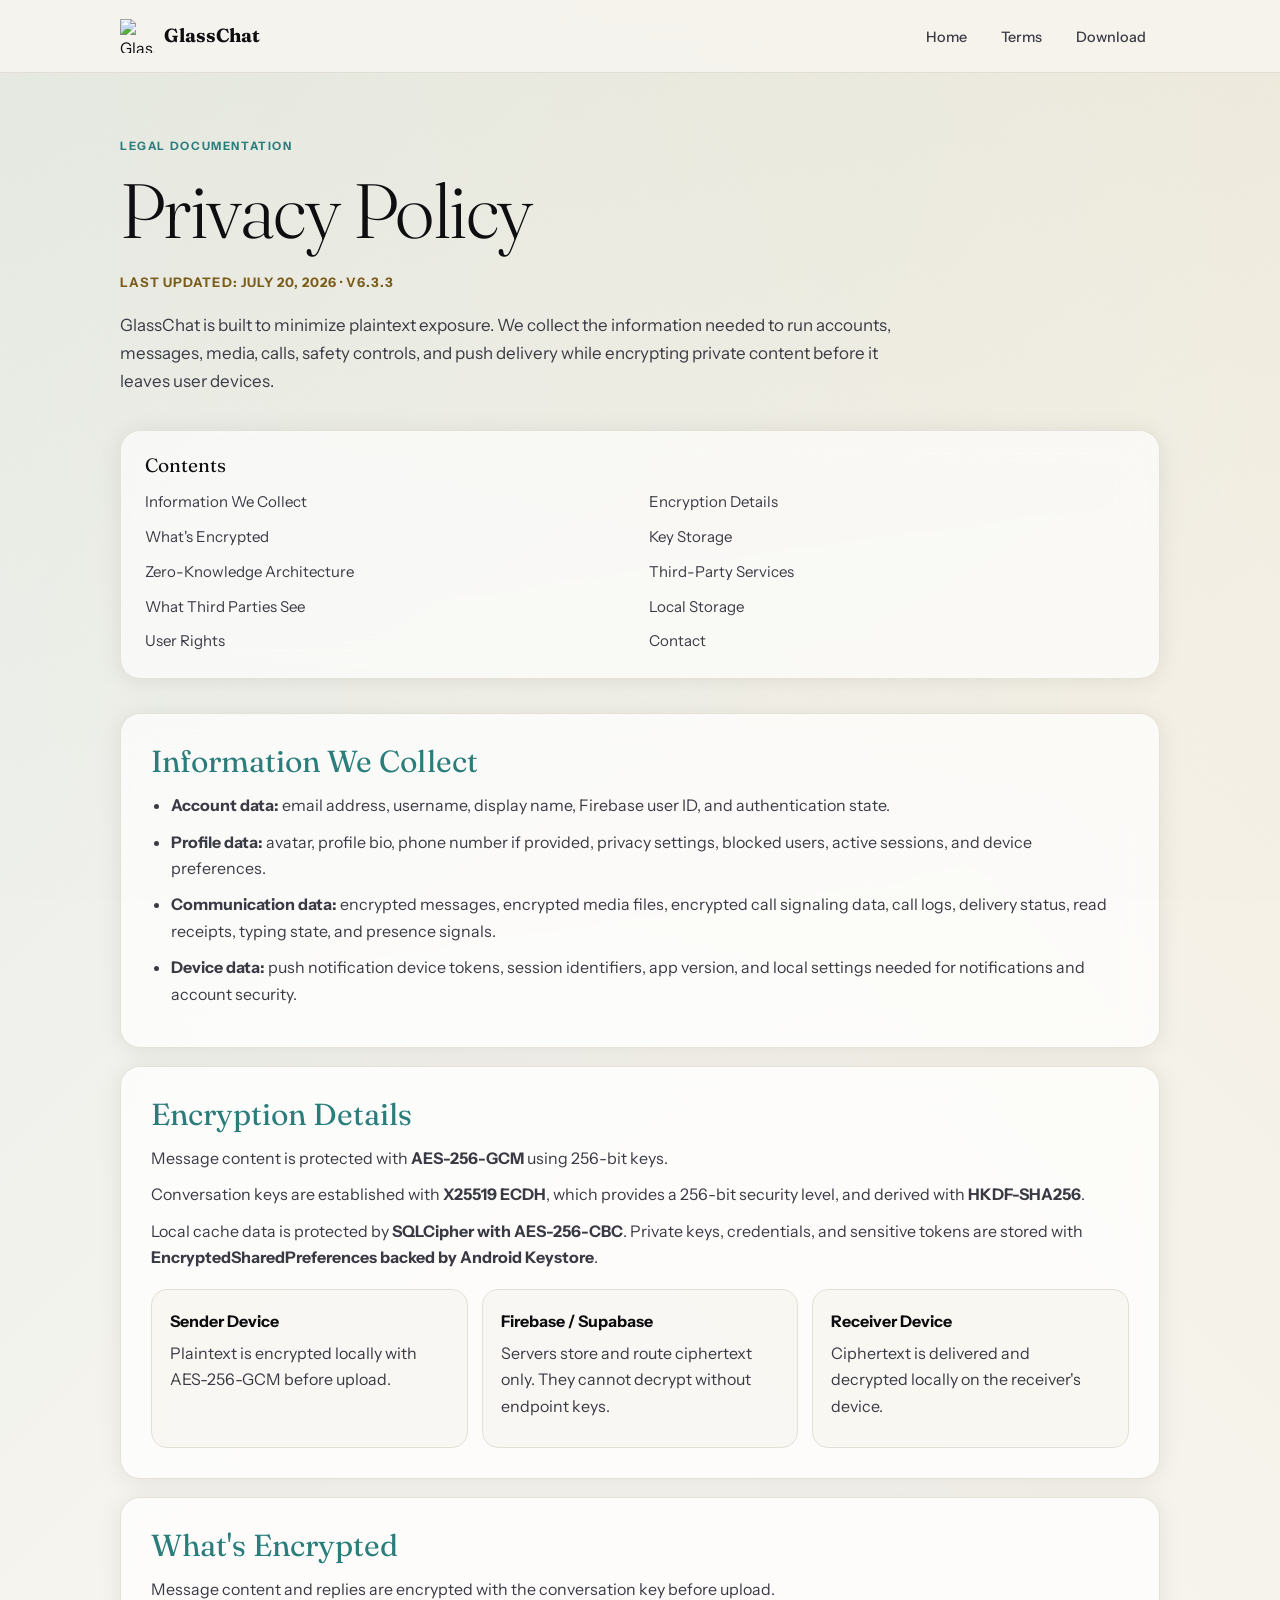
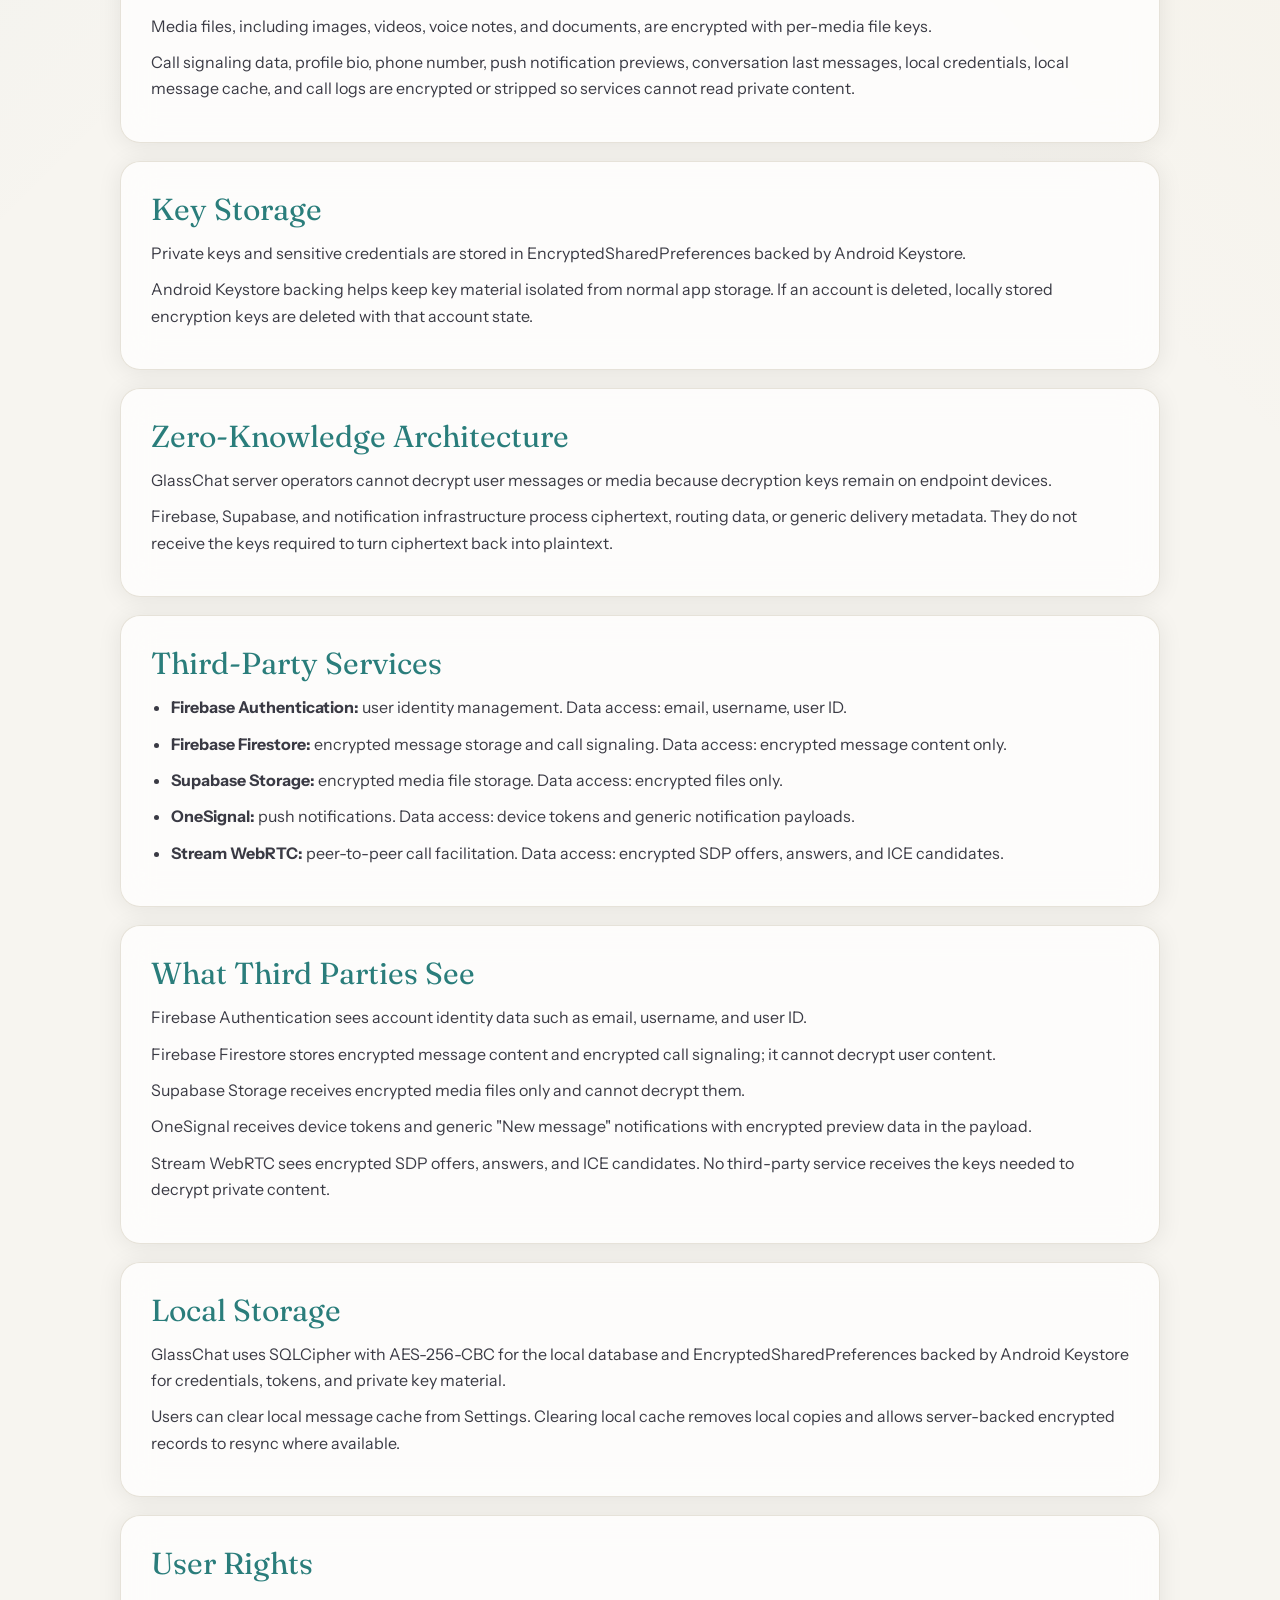
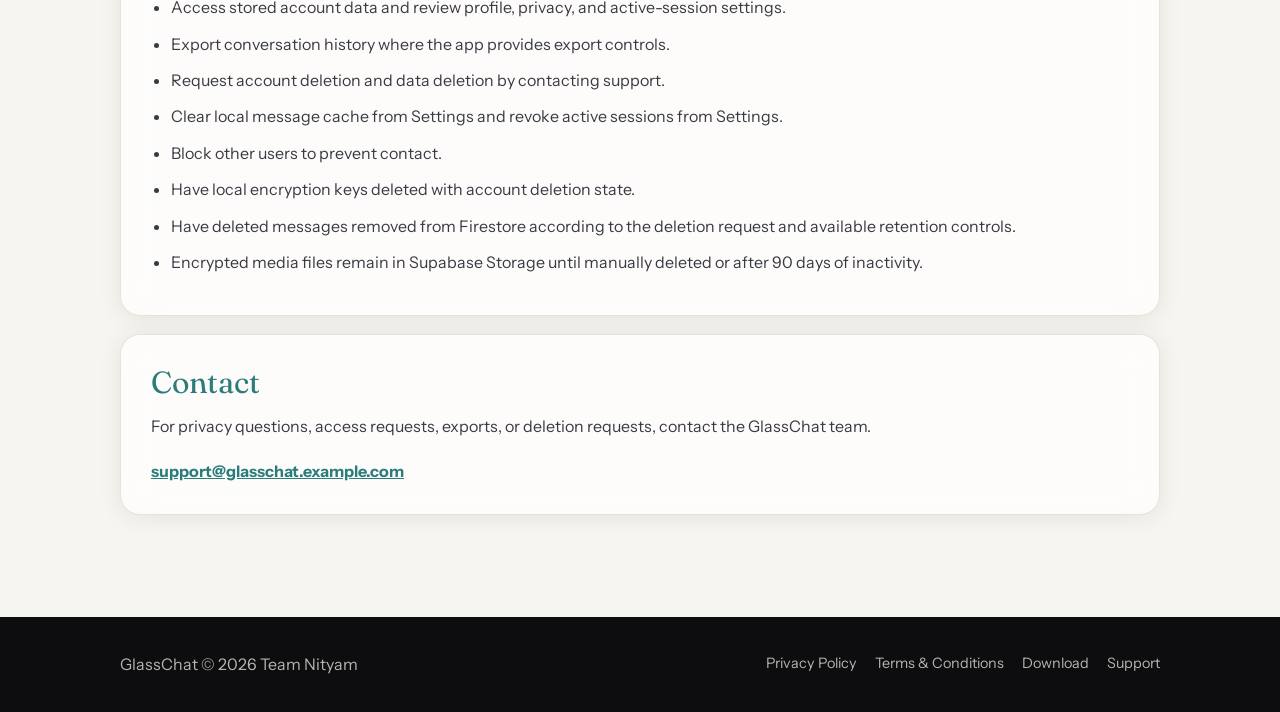
==== commit c78e40c0: "Release v6.3.3 (Build 116) & Sync README" ====
--- a/privacy.html
+++ b/privacy.html
@@ -306,7 +306,7 @@
             <header class="legal-header">
                 <div class="eyebrow">Legal Documentation</div>
                 <h1>Privacy Policy</h1>
-                <p class="last-updated">Last Updated: July 17, 2026 · v6.3.0</p>
+                <p class="last-updated">Last Updated: July 20, 2026 · v6.3.3</p>
                 <p class="intro">GlassChat is built to minimize plaintext exposure. We collect the information needed to run accounts, messages, media, calls, safety controls, and push delivery while encrypting private content before it leaves user devices.</p>
             </header>
 
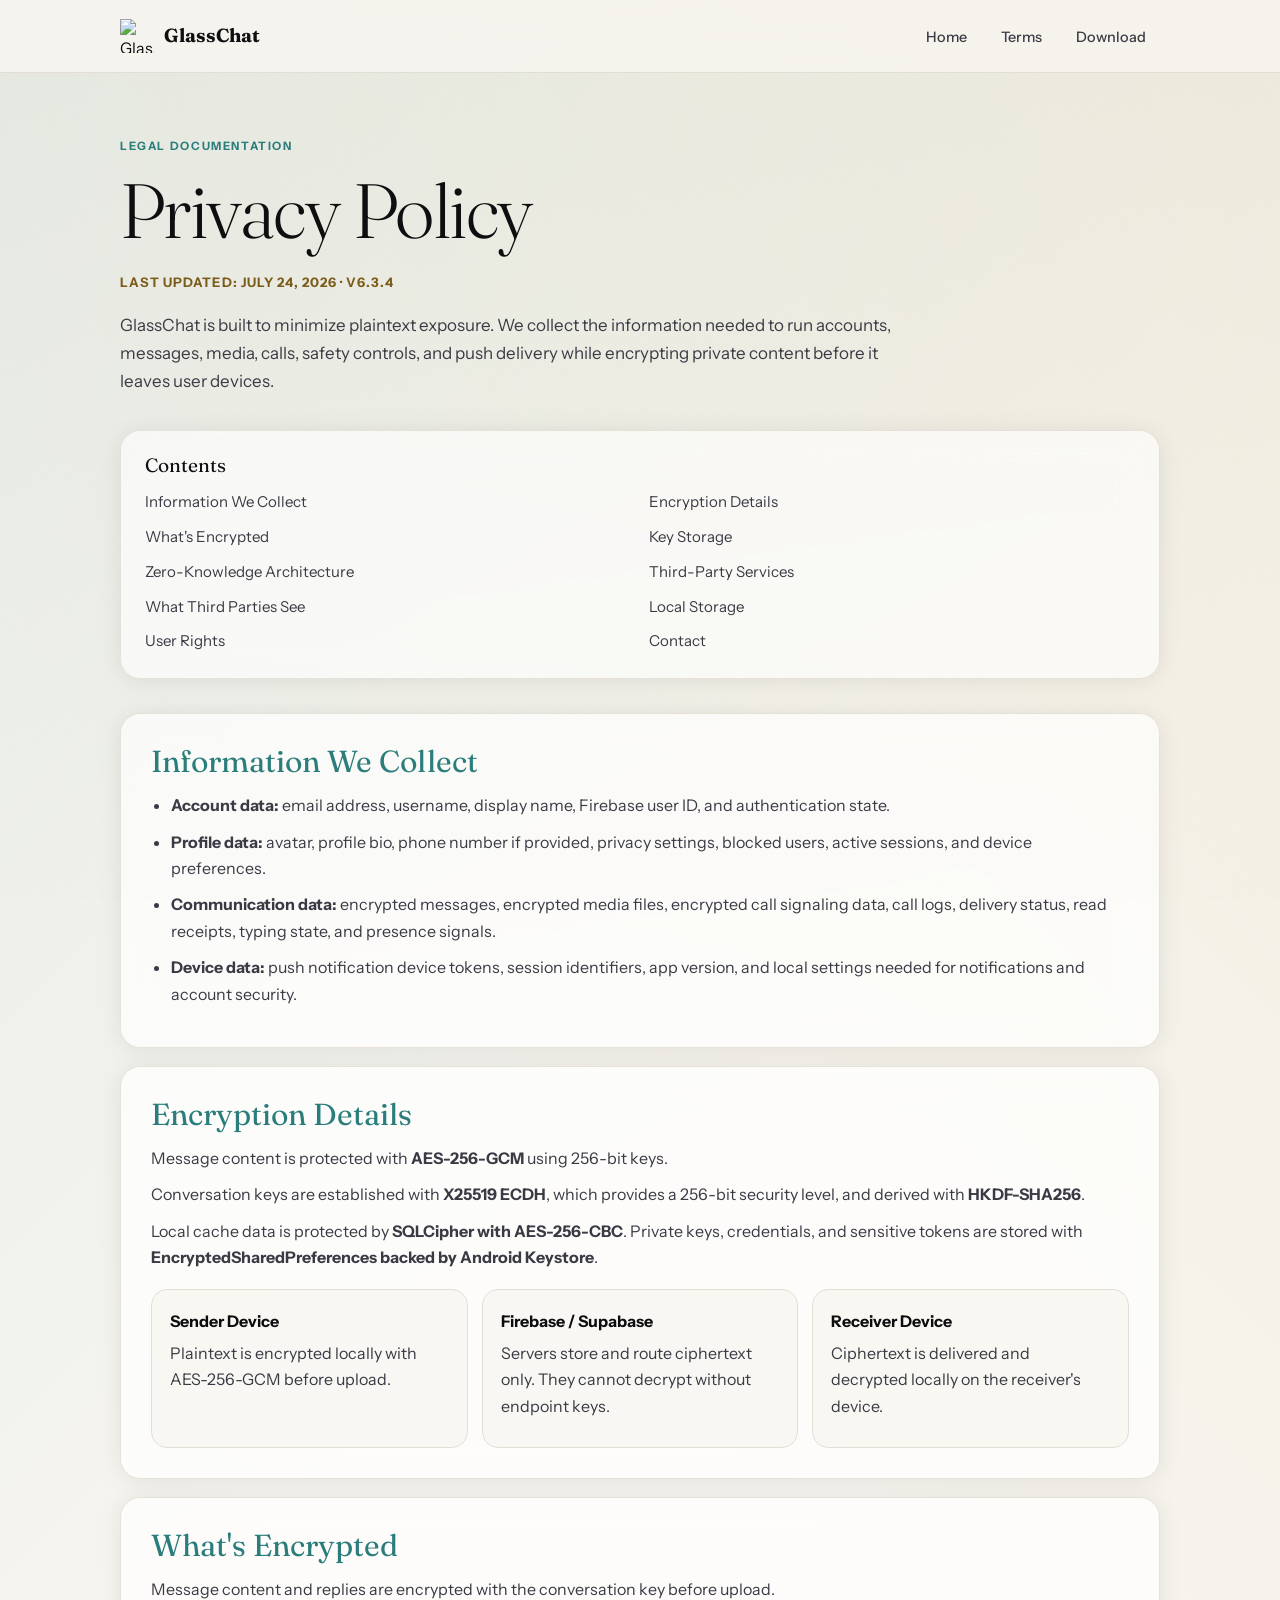
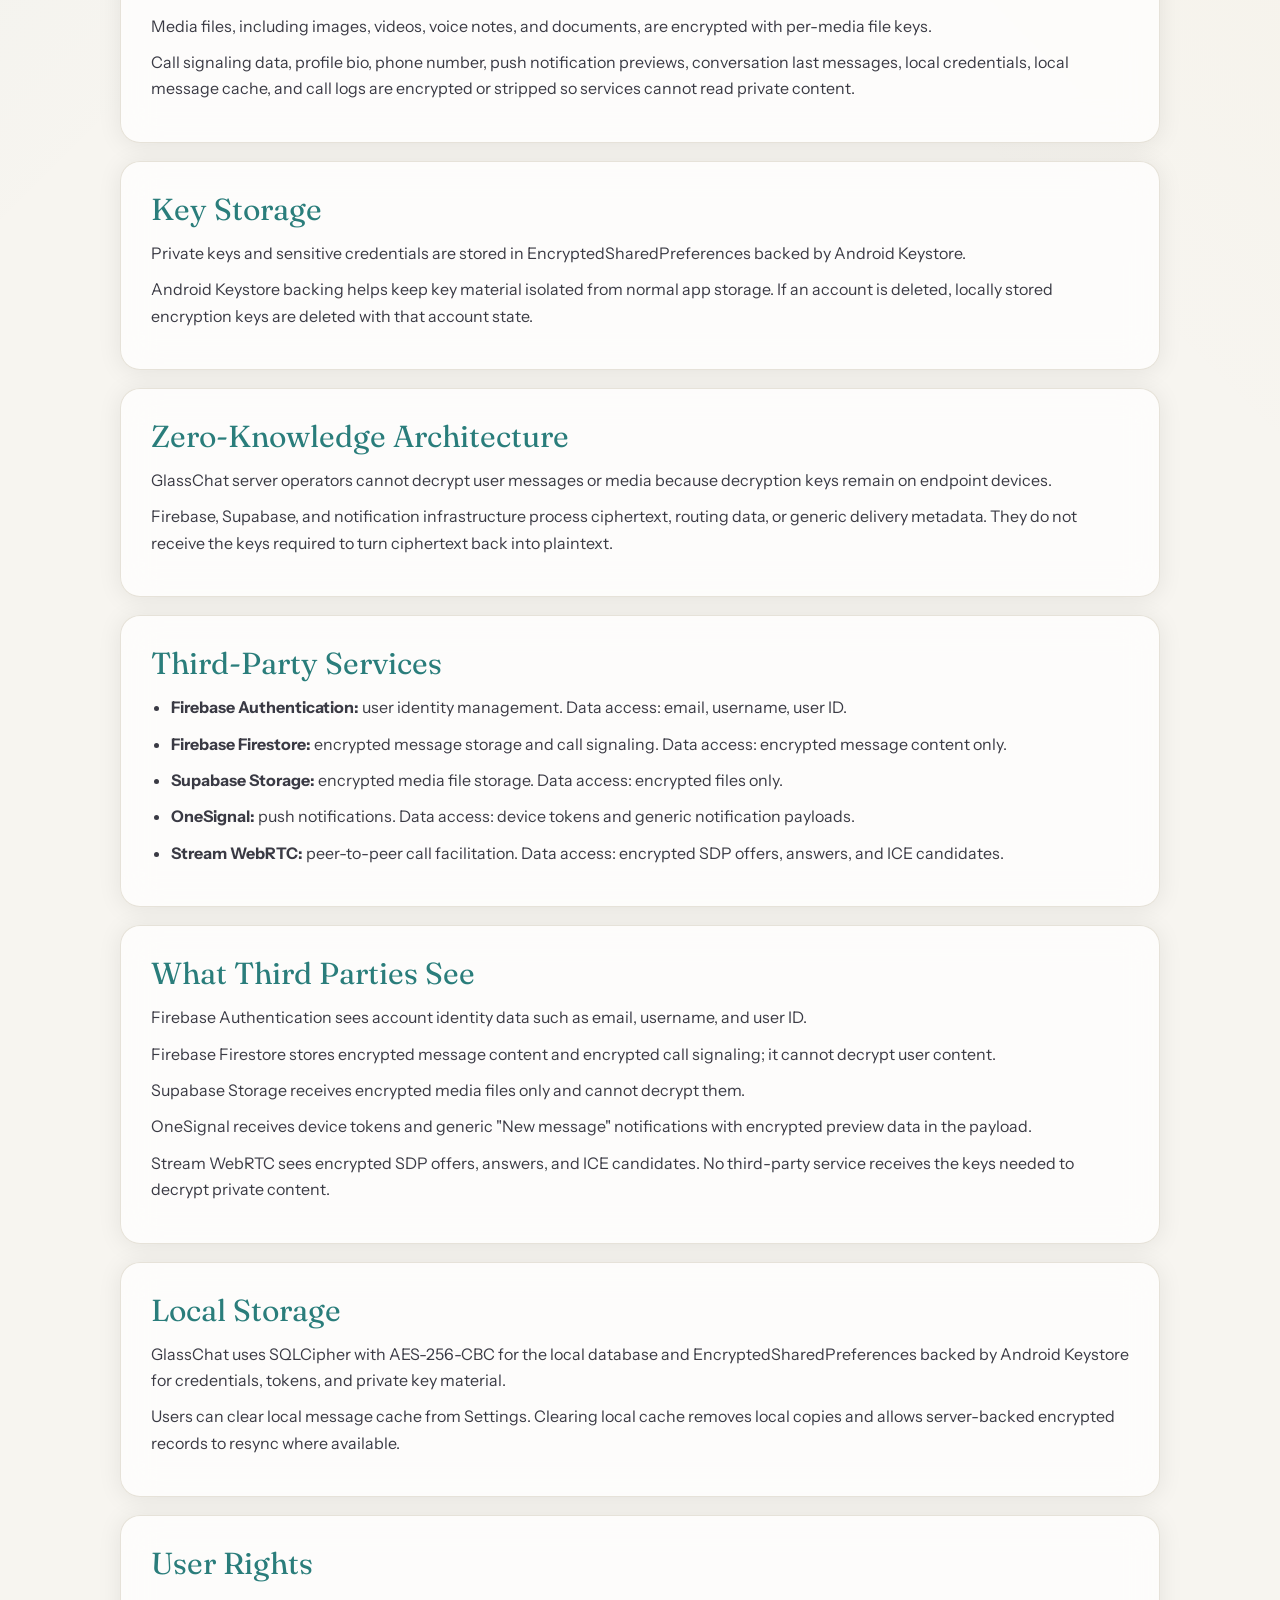
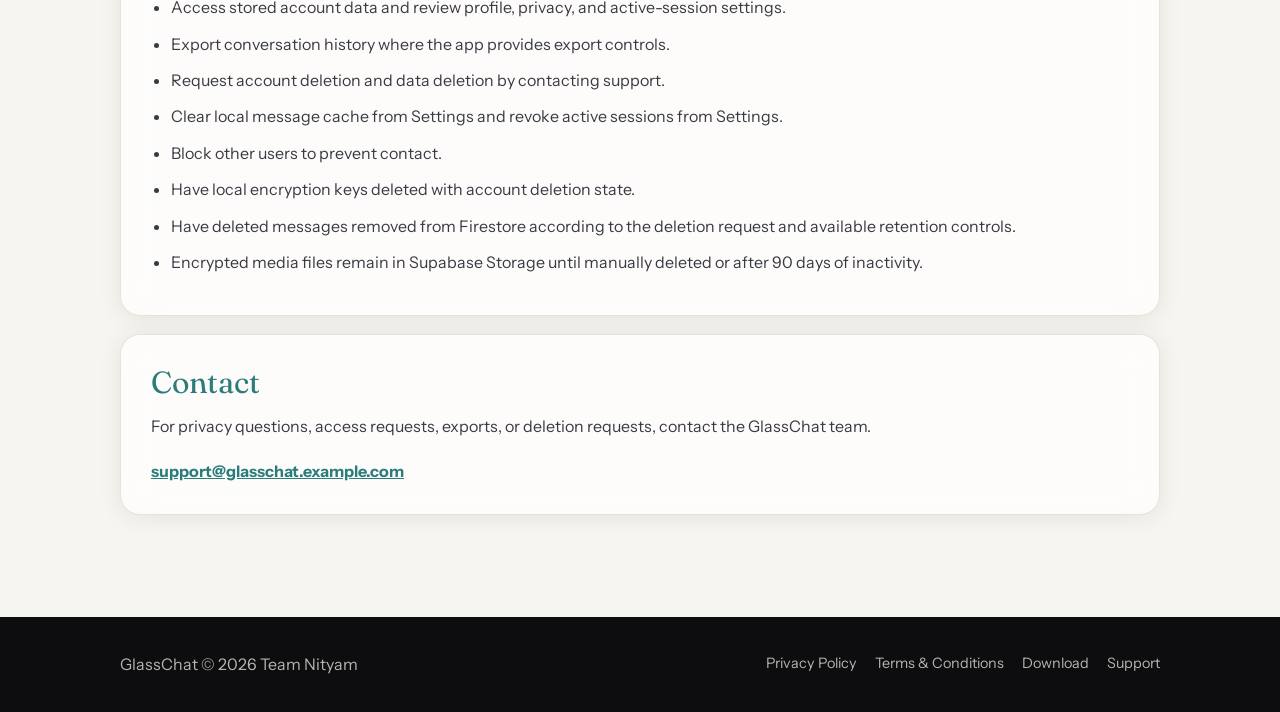
==== commit a3b77781: "Release v6.3.4 (Build 117) & Sync README" ====
--- a/privacy.html
+++ b/privacy.html
@@ -306,7 +306,7 @@
             <header class="legal-header">
                 <div class="eyebrow">Legal Documentation</div>
                 <h1>Privacy Policy</h1>
-                <p class="last-updated">Last Updated: July 20, 2026 · v6.3.3</p>
+                <p class="last-updated">Last Updated: July 24, 2026 · v6.3.4</p>
                 <p class="intro">GlassChat is built to minimize plaintext exposure. We collect the information needed to run accounts, messages, media, calls, safety controls, and push delivery while encrypting private content before it leaves user devices.</p>
             </header>
 
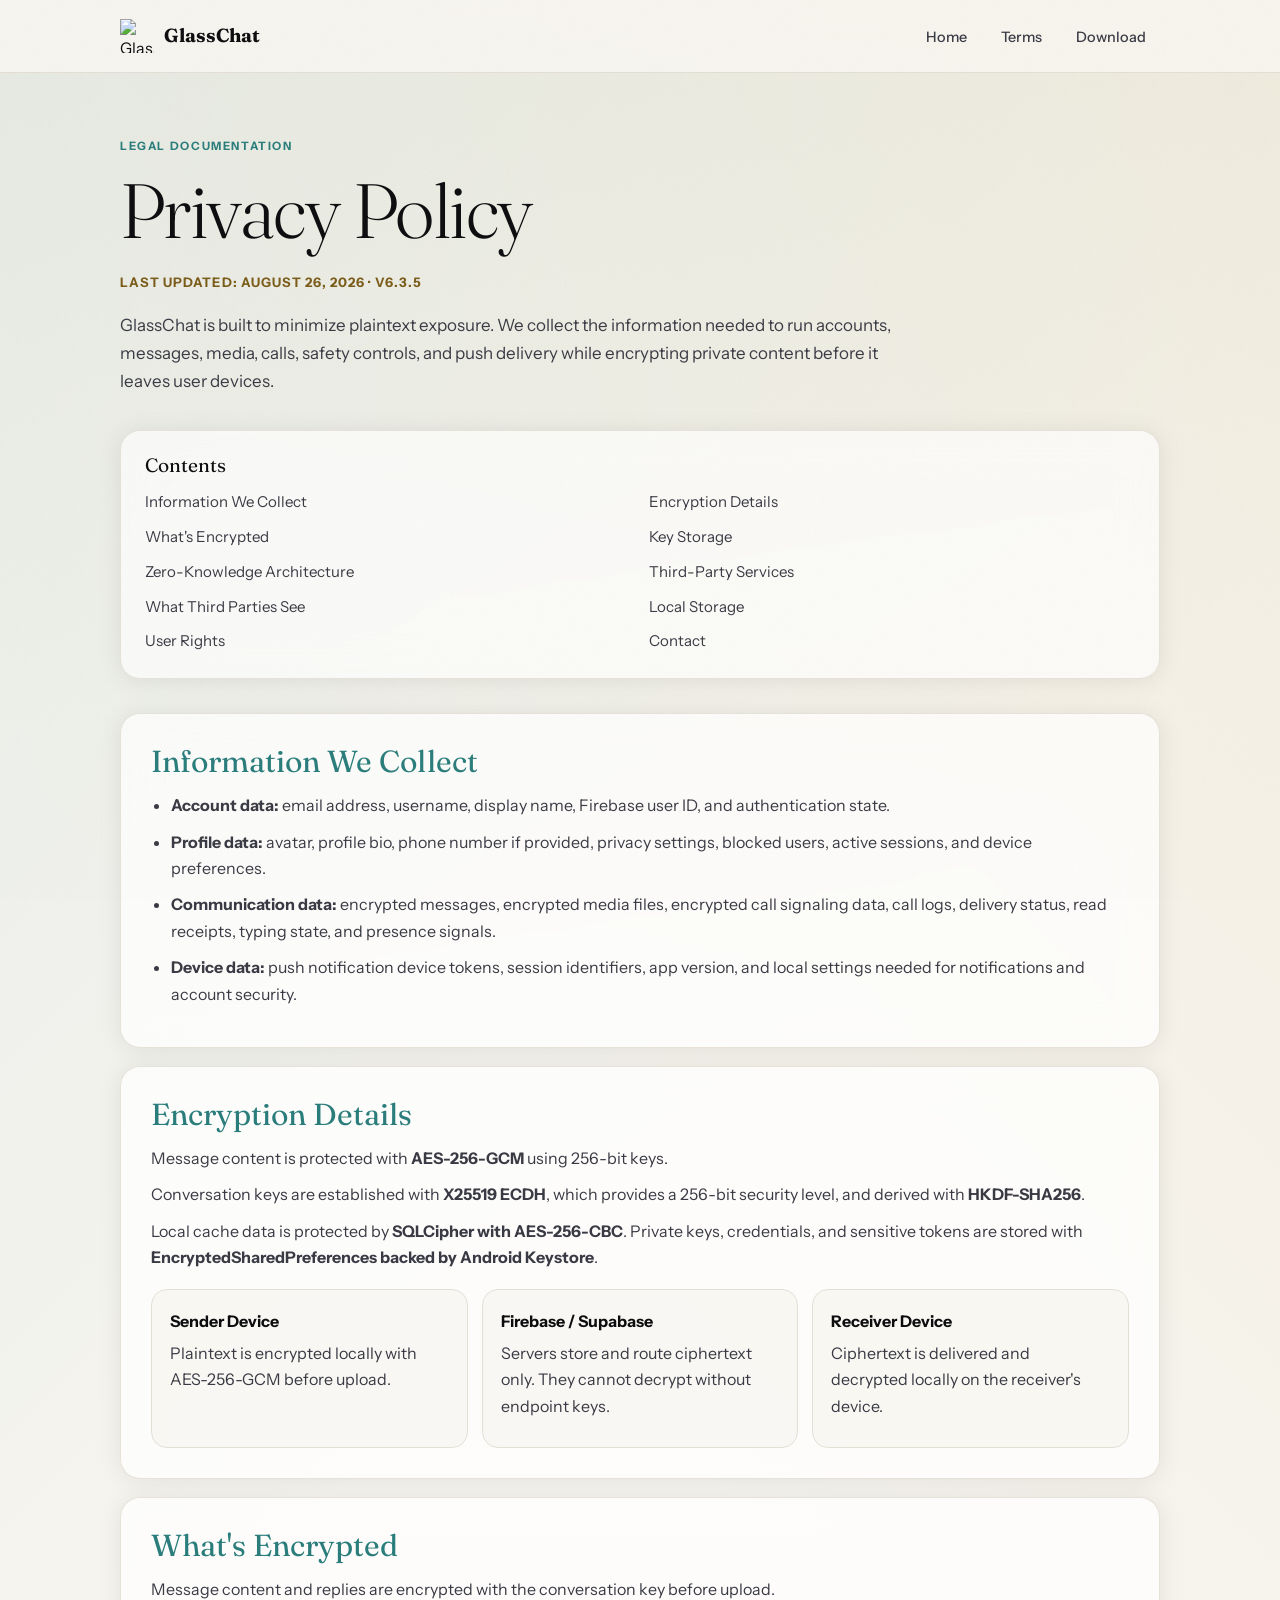
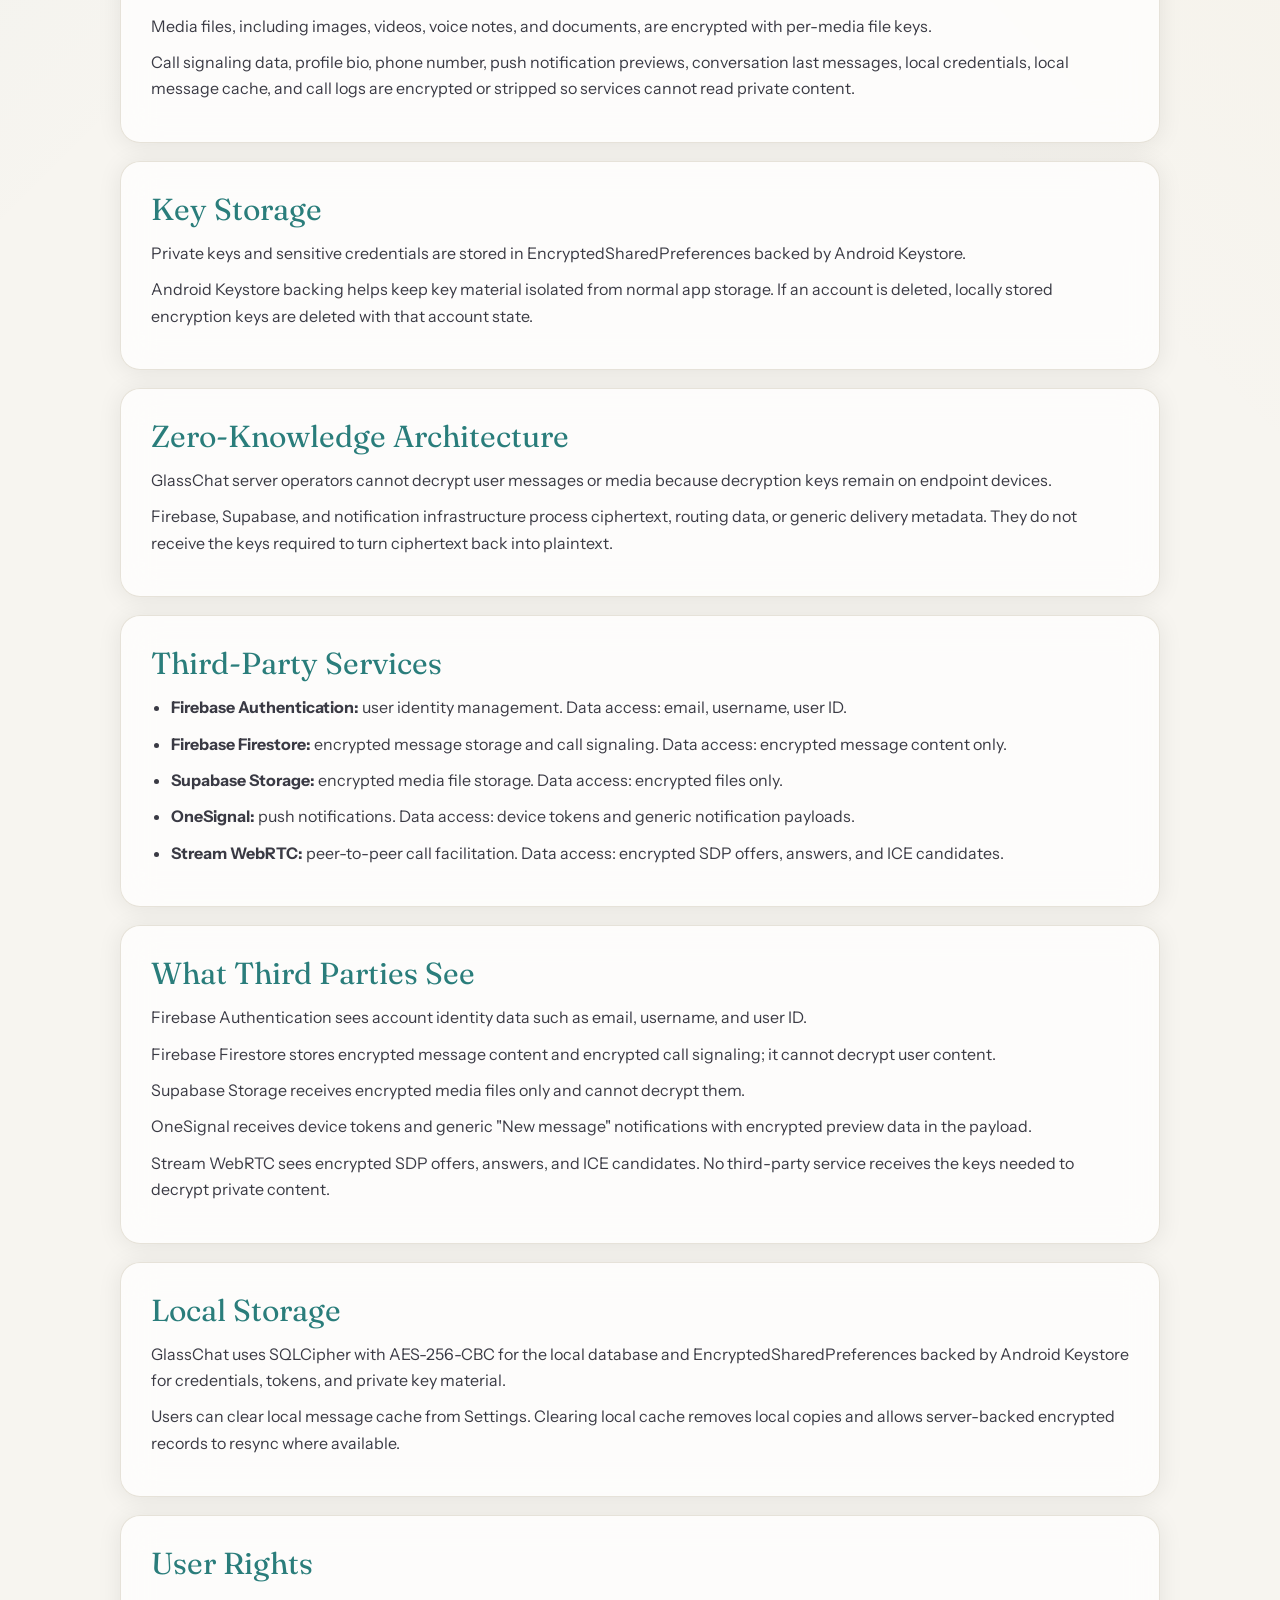
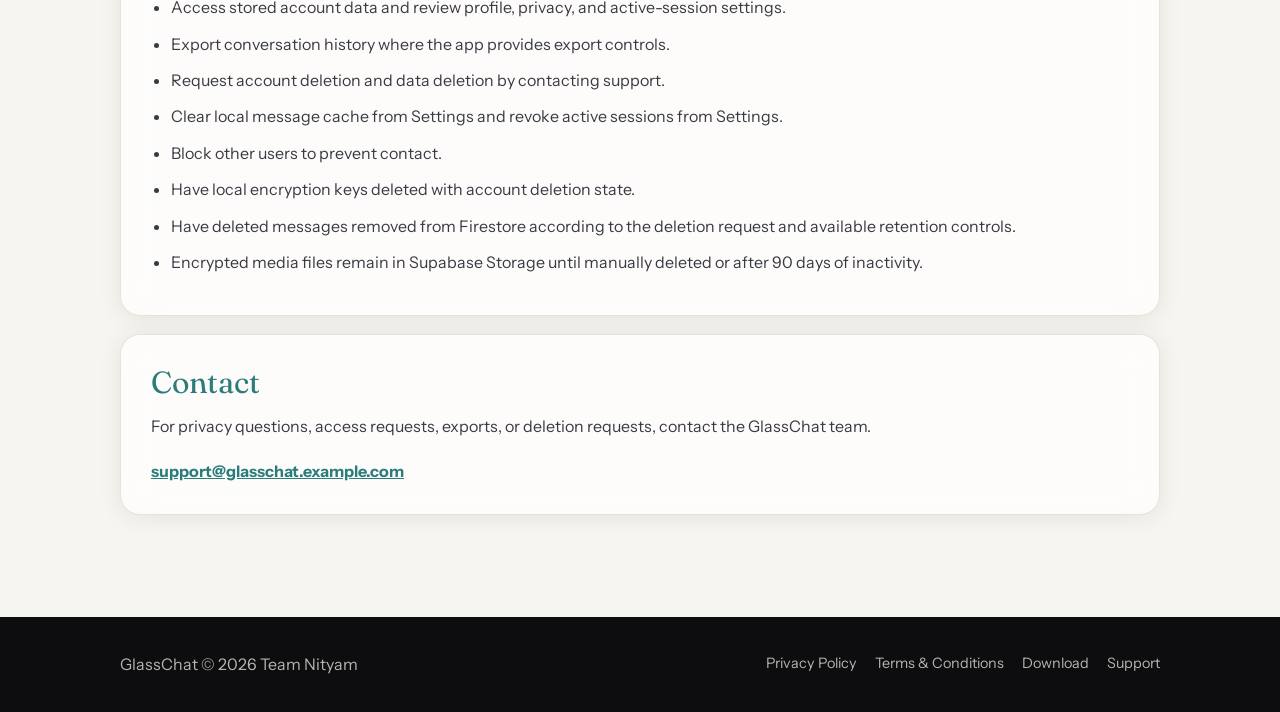
==== commit 2606317c: "Release v6.3.5 (Build 118) & Sync README" ====
--- a/privacy.html
+++ b/privacy.html
@@ -306,7 +306,7 @@
             <header class="legal-header">
                 <div class="eyebrow">Legal Documentation</div>
                 <h1>Privacy Policy</h1>
-                <p class="last-updated">Last Updated: July 24, 2026 · v6.3.4</p>
+                <p class="last-updated">Last Updated: August 26, 2026 · v6.3.5</p>
                 <p class="intro">GlassChat is built to minimize plaintext exposure. We collect the information needed to run accounts, messages, media, calls, safety controls, and push delivery while encrypting private content before it leaves user devices.</p>
             </header>
 
